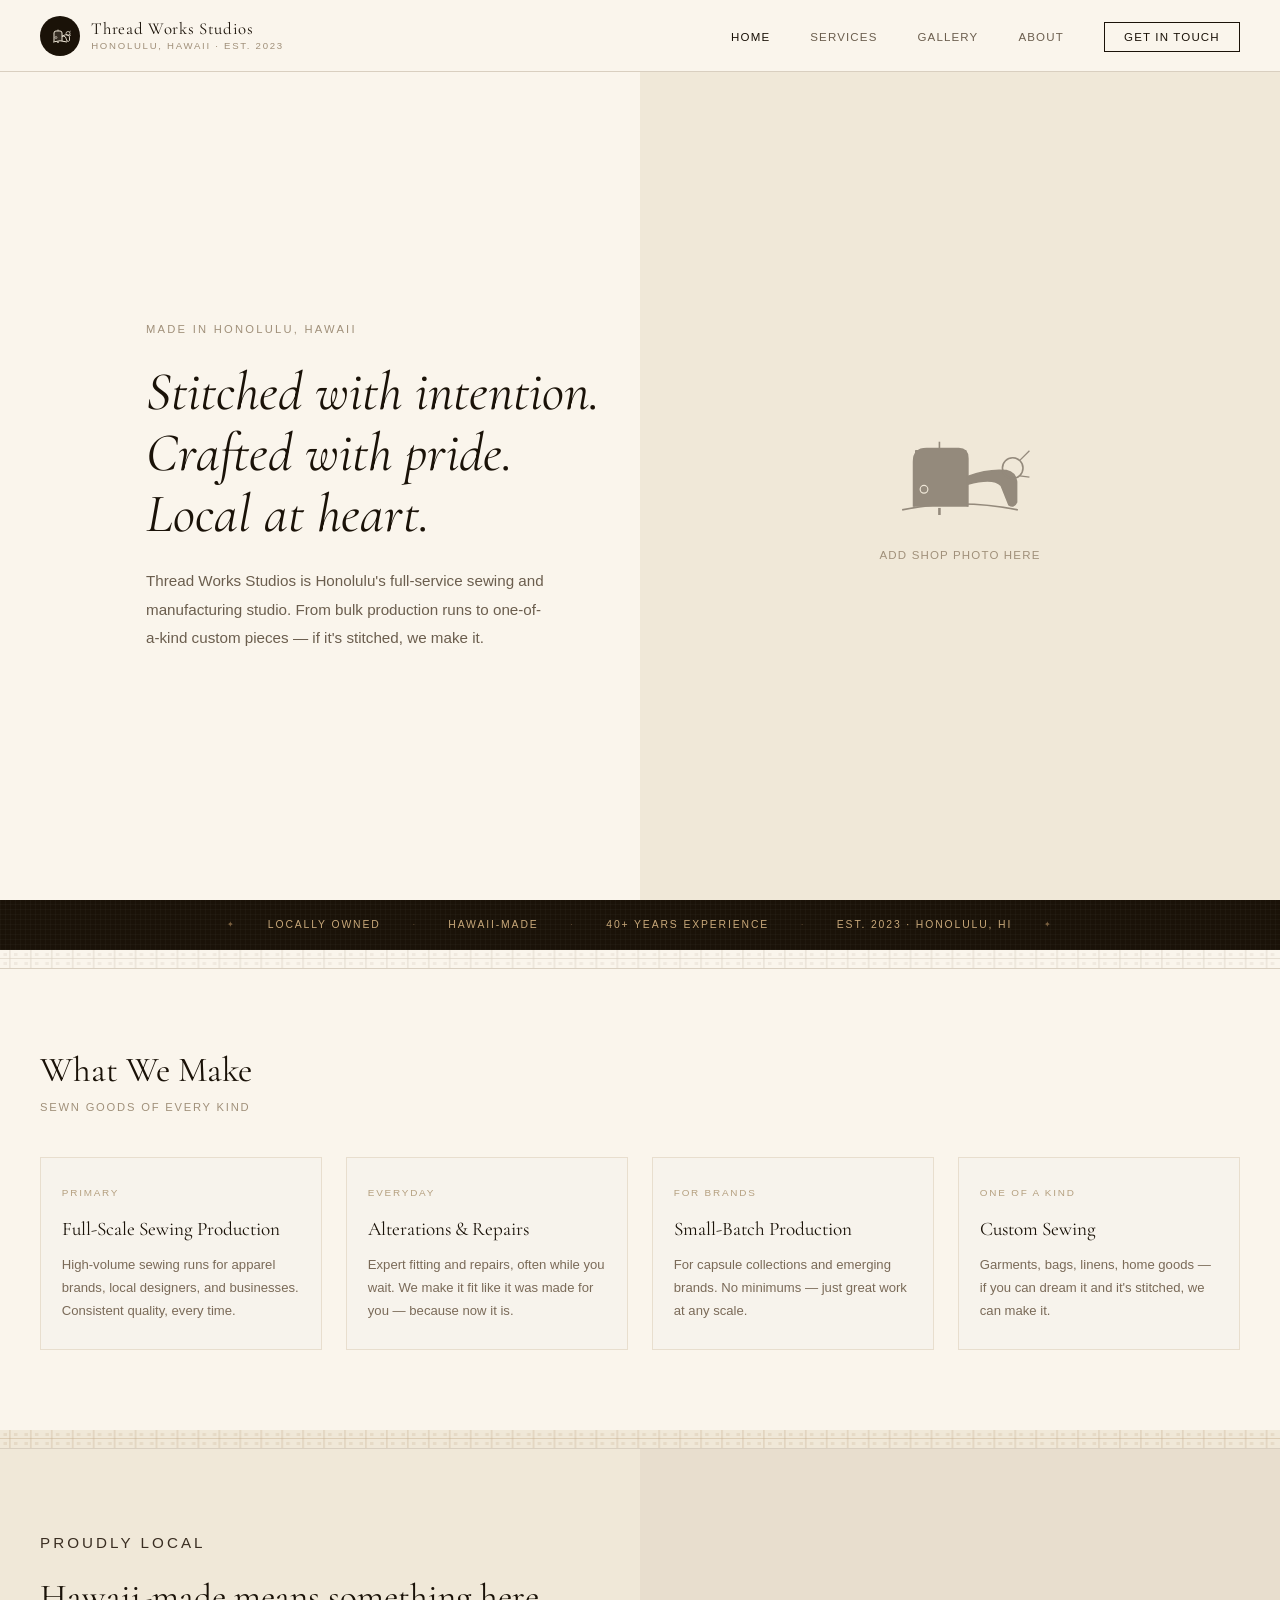
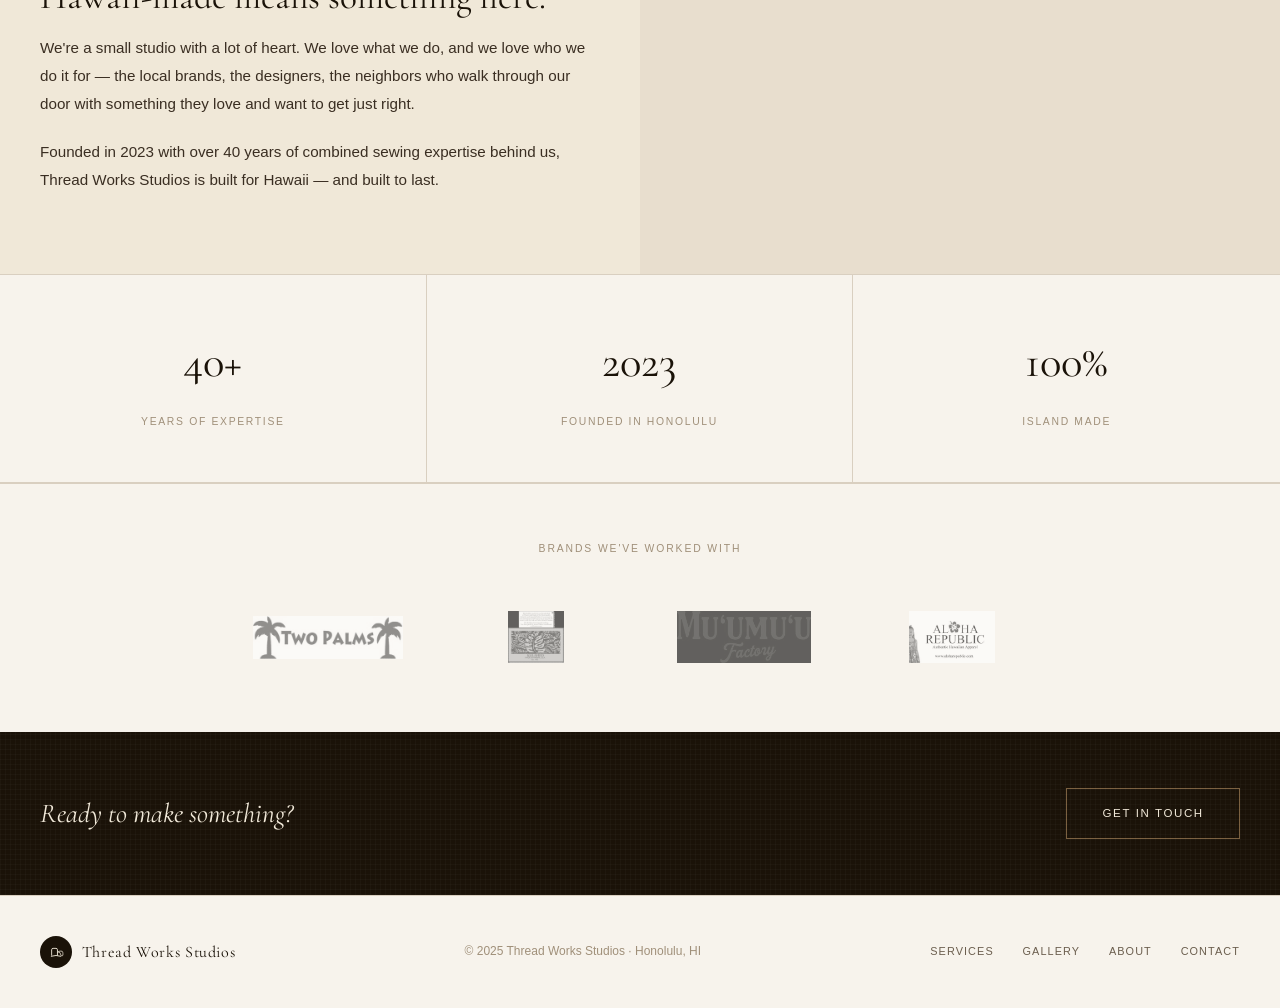
==== index.html @ a7c1d95a "Add files via upload" ====
<!DOCTYPE html>
<html lang="en">
<head>
  <meta charset="UTF-8" />
  <meta name="viewport" content="width=device-width, initial-scale=1.0" />
  <title>Thread Works Studios — Sewing & Manufacturing · Honolulu, HI</title>
  <meta name="description" content="Thread Works Studios is Honolulu's full-service sewing and manufacturing studio. Expert alterations, bulk production, small-batch runs, and custom sewn goods. Est. 2023." />
  <link rel="stylesheet" href="style.css" />
</head>
<body>

  <nav class="nav">
    <a href="index.html" class="nav-logo">
      <div class="nav-logo-icon">
        <svg width="22" height="18" viewBox="0 0 44 36" fill="none">
          <path d="M8 30 Q22 25 36 30" stroke="#f0e8d8" stroke-width="2" fill="none"/>
          <path d="M10 28 L10 12 Q10 8 14 8 L22 8 Q26 8 26 12 L26 28" stroke="#f0e8d8" stroke-width="2" fill="none"/>
          <rect x="11" y="9" width="14" height="18" fill="#f0e8d8" opacity=".12" rx="1"/>
          <circle cx="14" cy="21" r="2" stroke="#f0e8d8" stroke-width="1.2" fill="none"/>
          <path d="M18 8 L18 5" stroke="#f0e8d8" stroke-width="1.5"/>
          <path d="M18 32 L18 29" stroke="#f0e8d8" stroke-width="2.5"/>
          <path d="M26 18 Q34 14 39 16 Q41 18 41 22 L41 27 Q39 30 36 28 L33 20 Q30 17 26 19" stroke="#f0e8d8" stroke-width="1.8" fill="none"/>
          <circle cx="38" cy="13" r="4" stroke="#f0e8d8" stroke-width="1.5" fill="none"/>
          <path d="M41 10 L44 7 M41 16 L44 17" stroke="#f0e8d8" stroke-width="1.2"/>
        </svg>
      </div>
      <span class="nav-logo-text">Thread Works Studios<span class="nav-logo-sub">Honolulu, Hawaii · Est. 2023</span></span>
    </a>
    <ul class="nav-links">
      <li><a href="index.html" class="active">Home</a></li>
      <li><a href="services.html">Services</a></li>
      <li><a href="gallery.html">Gallery</a></li>
      <li><a href="about.html">About</a></li>
      <li><a href="contact.html" class="nav-cta">Get in Touch</a></li>
    </ul>
    <button class="nav-toggle" aria-label="Toggle menu">&#9776;</button>
  </nav>

  <section class="hero">
    <div class="hero-inner">
      <p class="hero-eyebrow">Made in Honolulu, Hawaii</p>
      <h1>Stitched with intention.<br>Crafted with pride.<br>Local at heart.</h1>
      <p class="hero-sub">Thread Works Studios is Honolulu's full-service sewing and manufacturing studio. From bulk production runs to one-of-a-kind custom pieces — if it's stitched, we make it.</p>
    </div>
    <div class="hero-visual">
      <!-- Replace div below with: <img src="your-photo.jpg" alt="Thread Works Studios shop" /> -->
      <div class="hero-img-placeholder">
        <svg viewBox="0 0 280 190" xmlns="http://www.w3.org/2000/svg" style="width:180px;opacity:.5">
          <path d="M50 160 Q140 142 230 160" stroke="#3a2e22" stroke-width="2.5" fill="none"/>
          <path d="M68 155 L68 85 Q68 65 88 65 L138 65 Q152 65 152 80 L152 155" stroke="#3a2e22" stroke-width="3" fill="#3a2e22"/>
          <rect x="70" y="67" width="80" height="87" fill="#3a2e22" rx="1"/>
          <circle cx="84" cy="128" r="6" stroke="#f0e8d8" stroke-width="1.8" fill="none"/>
          <path d="M108 65 L108 54" stroke="#3a2e22" stroke-width="2.5"/>
          <path d="M108 168 L108 157" stroke="#3a2e22" stroke-width="4"/>
          <path d="M152 108 Q185 96 212 99 Q226 102 228 116 L228 148 Q224 157 216 152 L204 122 Q192 109 152 120" stroke="#3a2e22" stroke-width="2.5" fill="#3a2e22"/>
          <ellipse cx="222" cy="95" rx="16" ry="16" stroke="#3a2e22" stroke-width="2.5" fill="none"/>
          <path d="M233 83 L248 68 M233 107 L248 109" stroke="#3a2e22" stroke-width="2"/>
        </svg>
        <span>Add shop photo here</span>
      </div>
    </div>
  </section>

  <div class="local-banner">
    <span class="dot">✦</span>
    <span>Locally owned</span><span class="dot">·</span>
    <span>Hawaii-made</span><span class="dot">·</span>
    <span>40+ years experience</span><span class="dot">·</span>
    <span>Est. 2023 · Honolulu, HI</span>
    <span class="dot">✦</span>
  </div>

  <div class="tapa-divider">
    <svg viewBox="0 0 1100 18" preserveAspectRatio="none" xmlns="http://www.w3.org/2000/svg">
      <rect width="1100" height="18" fill="#faf5ec"/>
      <pattern id="tp1" x="0" y="0" width="18" height="18" patternUnits="userSpaceOnUse">
        <rect x="0" y="8" width="18" height="1" fill="#d9cfc0" opacity=".6"/>
        <rect x="8" y="0" width="1" height="18" fill="#d9cfc0" opacity=".6"/>
        <rect x="3" y="3" width="3" height="3" fill="#d9cfc0" opacity=".3"/>
        <rect x="12" y="12" width="3" height="3" fill="#d9cfc0" opacity=".3"/>
        <rect x="3" y="12" width="3" height="3" fill="#d9cfc0" opacity=".3"/>
        <rect x="12" y="3" width="3" height="3" fill="#d9cfc0" opacity=".3"/>
      </pattern>
      <rect width="1100" height="18" fill="url(#tp1)"/>
    </svg>
  </div>

  <section class="services-home">
    <h2>What We Make</h2>
    <span class="services-home-sub">Sewn goods of every kind</span>
    <div class="services-grid">
      <div class="service-card">
        <span class="service-card-label">Primary</span>
        <h3>Full-Scale Sewing Production</h3>
        <p>High-volume sewing runs for apparel brands, local designers, and businesses. Consistent quality, every time.</p>
      </div>
      <div class="service-card">
        <span class="service-card-label">Everyday</span>
        <h3>Alterations &amp; Repairs</h3>
        <p>Expert fitting and repairs, often while you wait. We make it fit like it was made for you — because now it is.</p>
      </div>
      <div class="service-card">
        <span class="service-card-label">For brands</span>
        <h3>Small-Batch Production</h3>
        <p>For capsule collections and emerging brands. No minimums — just great work at any scale.</p>
      </div>
      <div class="service-card">
        <span class="service-card-label">One of a kind</span>
        <h3>Custom Sewing</h3>
        <p>Garments, bags, linens, home goods — if you can dream it and it's stitched, we can make it.</p>
      </div>
    </div>
  </section>

  <div class="tapa-divider">
    <svg viewBox="0 0 1100 18" preserveAspectRatio="none" xmlns="http://www.w3.org/2000/svg">
      <rect width="1100" height="18" fill="#f0e8d8"/>
      <pattern id="tp2" x="0" y="0" width="18" height="18" patternUnits="userSpaceOnUse">
        <rect x="0" y="8" width="18" height="1" fill="#c8b090" opacity=".5"/>
        <rect x="8" y="0" width="1" height="18" fill="#c8b090" opacity=".5"/>
        <rect x="3" y="3" width="3" height="3" fill="#c8b090" opacity=".25"/>
        <rect x="12" y="12" width="3" height="3" fill="#c8b090" opacity=".25"/>
        <rect x="3" y="12" width="3" height="3" fill="#c8b090" opacity=".25"/>
        <rect x="12" y="3" width="3" height="3" fill="#c8b090" opacity=".25"/>
      </pattern>
      <rect width="1100" height="18" fill="url(#tp2)"/>
    </svg>
  </div>

  <section class="local-section">
    <div class="local-text">
      <p class="hero-eyebrow">Proudly local</p>
      <h2>Hawaii-made means something here.</h2>
      <p>We're a small studio with a lot of heart. We love what we do, and we love who we do it for — the local brands, the designers, the neighbors who walk through our door with something they love and want to get just right.</p>
      <p>Founded in 2023 with over 40 years of combined sewing expertise behind us, Thread Works Studios is built for Hawaii — and built to last.</p>
    </div>
    <div class="local-visual">
      <!-- Replace with a shop or team photo -->
    </div>
  </section>

  <div class="stats">
    <div class="stat"><span class="stat-num">40+</span><span class="stat-label">Years of expertise</span></div>
    <div class="stat"><span class="stat-num">2023</span><span class="stat-label">Founded in Honolulu</span></div>
    <div class="stat"><span class="stat-num">100%</span><span class="stat-label">Island made</span></div>
  </div>

  <section class="brands-section">
    <span class="brands-label">Brands we've worked with</span>
    <div class="brands-grid">
      <div class="brand-item"><img src="logo-two-palms.png" alt="Two Palms" /></div>
      <div class="brand-item"><img src="logo-kalaheo.png" alt="Kalaheo" /></div>
      <div class="brand-item"><img src="logo-muumuu-factory.png" alt="Mu'umu'u Factory" /></div>
      <div class="brand-item"><img src="logo-aloha-republic.png" alt="Aloha Republic" /></div>
    </div>
  </section>

  <section class="strip-cta">
    <p>Ready to make something?</p>
    <a href="contact.html" class="btn-light">Get in Touch</a>
  </section>

  <footer class="footer">
    <div class="footer-inner">
      <div class="footer-logo">
        <div class="footer-logo-icon">
          <svg width="16" height="14" viewBox="0 0 44 36" fill="none">
            <path d="M8 30 Q22 25 36 30" stroke="#f0e8d8" stroke-width="2.5" fill="none"/>
            <path d="M10 28 L10 12 Q10 8 14 8 L22 8 Q26 8 26 12 L26 28" stroke="#f0e8d8" stroke-width="2.5" fill="none"/>
            <path d="M26 18 Q34 14 39 16 Q41 18 41 22 L41 27 Q39 30 36 28 L33 20 Q30 17 26 19" stroke="#f0e8d8" stroke-width="2" fill="none"/>
          </svg>
        </div>
        <span class="footer-logo-text">Thread Works Studios</span>
      </div>
      <p>© 2025 Thread Works Studios · Honolulu, HI</p>
      <nav class="footer-links">
        <a href="services.html">Services</a>
        <a href="gallery.html">Gallery</a>
        <a href="about.html">About</a>
        <a href="contact.html">Contact</a>
      </nav>
    </div>
  </footer>

  <script src="nav.js"></script>
</body>
</html>
---- style.css ----
@import url('https://fonts.googleapis.com/css2?family=Cormorant+Garamond:ital,wght@0,400;0,500;1,400;1,500&display=swap');

*, *::before, *::after { box-sizing: border-box; margin: 0; padding: 0; }

:root {
  --black:      #1a1208;
  --off-black:  #2c1f10;
  --dark-brown: #3a2e22;
  --mid-brown:  #6b5e4e;
  --warm-gray:  #a0907a;
  --light-tan:  #d9cfc0;
  --pale-tan:   #e8dece;
  --off-white:  #f0e8d8;
  --cream:      #f7f3ec;
  --white:      #faf5ec;
  --serif: 'Cormorant Garamond', Georgia, serif;
  --sans:  'Helvetica Neue', Arial, sans-serif;
  --max-w: 1100px;
  --nav-h: 72px;
}

html { scroll-behavior: smooth; }
body { font-family: var(--sans); color: var(--black); background: var(--white); font-size: 16px; line-height: 1.75; -webkit-font-smoothing: antialiased; }
img { display: block; max-width: 100%; }
a   { color: inherit; text-decoration: none; }
ul  { list-style: none; }
.container { max-width: var(--max-w); margin: 0 auto; padding: 0 2.5rem; }

h1 { font-family: var(--serif); font-size: clamp(2.2rem, 5vw, 3.4rem); font-weight: 400; font-style: italic; line-height: 1.12; color: var(--black); }
h2 { font-family: var(--serif); font-size: clamp(1.5rem, 3vw, 2.2rem); font-weight: 400; line-height: 1.2; color: var(--black); }
h3 { font-family: var(--serif); font-size: 1.2rem; font-weight: 400; color: var(--black); margin-bottom: 0.4rem; }
p  { color: var(--mid-brown); }

.btn-primary   { display:inline-block; background:var(--black); color:var(--cream)!important; font-family:var(--sans); font-size:.72rem; letter-spacing:.14em; text-transform:uppercase; padding:.9rem 2.2rem; border:1px solid var(--black); transition:background .2s; }
.btn-primary:hover { background:var(--dark-brown); }
.btn-secondary { display:inline-block; background:transparent; color:var(--black)!important; font-family:var(--sans); font-size:.72rem; letter-spacing:.14em; text-transform:uppercase; padding:.9rem 2.2rem; border:1px solid var(--light-tan); transition:background .2s; }
.btn-secondary:hover { background:var(--off-white); }
.btn-light     { display:inline-block; background:transparent; color:var(--off-white)!important; font-family:var(--sans); font-size:.72rem; letter-spacing:.14em; text-transform:uppercase; padding:.9rem 2.2rem; border:1px solid #7a6040; transition:background .2s; }
.btn-light:hover { background:rgba(255,255,255,.08); }

.tapa-divider { width:100%; height:18px; overflow:hidden; line-height:0; }
.tapa-divider svg { width:100%; height:18px; }

.nav { position:sticky; top:0; z-index:100; background:var(--white); border-bottom:1px solid var(--light-tan); height:var(--nav-h); display:flex; align-items:center; justify-content:space-between; padding:0 2.5rem; }
.nav-logo { display:flex; align-items:center; gap:.7rem; }
.nav-logo-icon { width:40px; height:40px; background:var(--black); border-radius:50%; display:flex; align-items:center; justify-content:center; flex-shrink:0; }
.nav-logo-text { font-family:var(--serif); font-size:1.05rem; letter-spacing:.04em; color:var(--black); line-height:1.2; }
.nav-logo-sub { display:block; font-family:var(--sans); font-size:.6rem; letter-spacing:.18em; text-transform:uppercase; color:var(--warm-gray); margin-top:1px; }
.nav-links { display:flex; align-items:center; gap:2.5rem; }
.nav-links a { font-family:var(--sans); font-size:.72rem; letter-spacing:.1em; text-transform:uppercase; color:var(--mid-brown); transition:color .2s; }
.nav-links a:hover, .nav-links a.active { color:var(--black); }
.nav-cta { border:1px solid var(--black)!important; padding:.5rem 1.2rem!important; color:var(--black)!important; }
.nav-cta:hover { background:var(--off-white)!important; }
.nav-toggle { display:none; background:none; border:none; font-size:1.4rem; cursor:pointer; color:var(--black); }

.hero { display:grid; grid-template-columns:1fr 1fr; min-height:calc(100vh - var(--nav-h)); align-items:stretch; }
.hero-inner { padding:5rem 2.5rem; max-width:560px; margin-left:auto; display:flex; flex-direction:column; justify-content:center; }
.hero-eyebrow { font-family:var(--sans); font-size:.7rem; letter-spacing:.2em; text-transform:uppercase; color:var(--warm-gray); margin-bottom:1.4rem; }
.hero-inner h1 { margin-bottom:1.4rem; }
.hero-sub { font-family:var(--sans); font-size:.95rem; line-height:1.85; color:var(--mid-brown); max-width:400px; }
.hero-visual { background:var(--off-white); display:flex; align-items:center; justify-content:center; flex-direction:column; gap:1rem; overflow:hidden; }
.hero-visual img { width:100%; height:100%; object-fit:cover; }
.hero-img-placeholder { width:100%; height:100%; min-height:480px; display:flex; flex-direction:column; align-items:center; justify-content:center; gap:1rem; background:var(--off-white); color:var(--warm-gray); font-family:var(--sans); font-size:.72rem; letter-spacing:.1em; text-transform:uppercase; }

.local-banner { background:var(--black); padding:1rem 2.5rem; display:flex; align-items:center; justify-content:center; gap:2rem; position:relative; overflow:hidden; }
.local-banner::before { content:''; position:absolute; inset:0; background-image:repeating-linear-gradient(0deg,rgba(255,255,255,.025) 0px,rgba(255,255,255,.025) 1px,transparent 1px,transparent 5px),repeating-linear-gradient(90deg,rgba(255,255,255,.025) 0px,rgba(255,255,255,.025) 1px,transparent 1px,transparent 5px); }
.local-banner span { font-family:var(--sans); font-size:.65rem; letter-spacing:.18em; text-transform:uppercase; color:#c8a87a; position:relative; }
.local-banner .dot { color:#7a6040; font-size:8px; position:relative; }

.services-home { padding:5rem 2.5rem; background:var(--white); border-top:1px solid var(--light-tan); }
.services-home h2 { margin-bottom:.4rem; }
.services-home-sub { font-family:var(--sans); font-size:.7rem; letter-spacing:.16em; text-transform:uppercase; color:var(--warm-gray); margin-bottom:2.5rem; display:block; }
.services-grid { display:grid; grid-template-columns:repeat(4,1fr); gap:1.5rem; }
.service-card { border:1px solid var(--pale-tan); padding:1.6rem 1.3rem; background:var(--cream); }
.service-card-label { font-family:var(--sans); font-size:.62rem; letter-spacing:.18em; text-transform:uppercase; color:#b5a080; display:block; margin-bottom:.7rem; }
.service-card h3 { margin-bottom:.5rem; }
.service-card p { font-family:var(--sans); font-size:.82rem; line-height:1.75; color:#7a6a58; }

.local-section { display:grid; grid-template-columns:1fr 1fr; background:var(--off-white); border-top:1px solid var(--light-tan); }
.local-text { padding:5rem 2.5rem; display:flex; flex-direction:column; justify-content:center; }
.local-text h2 { margin-bottom:1rem; }
.local-text p { font-family:var(--sans); font-size:.95rem; line-height:1.85; color:var(--dark-brown); margin-bottom:1.2rem; }
.local-text p:last-child { margin-bottom:0; }
.local-visual { background:var(--pale-tan); display:flex; align-items:center; justify-content:center; padding:3rem; min-height:320px; }

.stats { display:grid; grid-template-columns:repeat(3,1fr); border-top:1px solid var(--light-tan); border-bottom:1px solid var(--light-tan); background:var(--cream); }
.stat { padding:3rem; text-align:center; border-right:1px solid var(--light-tan); }
.stat:last-child { border-right:none; }
.stat-num { font-family:var(--serif); font-size:2.8rem; font-weight:400; color:var(--black); display:block; margin-bottom:.3rem; }
.stat-label { font-family:var(--sans); font-size:.65rem; letter-spacing:.16em; text-transform:uppercase; color:var(--warm-gray); }

.brands-section { padding:3.5rem 2.5rem; border-top:1px solid var(--light-tan); background:var(--cream); }
.brands-label { font-family:var(--sans); font-size:.65rem; letter-spacing:.18em; text-transform:uppercase; color:var(--warm-gray); text-align:center; display:block; margin-bottom:2.5rem; }
.brands-grid { display:grid; grid-template-columns:repeat(4,1fr); align-items:center; gap:2rem; max-width:800px; margin:0 auto; }
.brand-item { display:flex; align-items:center; justify-content:center; padding:.8rem; filter:grayscale(100%); opacity:.6; transition:opacity .3s, filter .3s; }
.brand-item:hover { opacity:1; filter:grayscale(0%); }
.brand-item img { max-height:52px; max-width:100%; width:auto; object-fit:contain; }

.strip-cta { background:var(--black); padding:3.5rem 2.5rem; display:flex; align-items:center; justify-content:space-between; position:relative; overflow:hidden; }
.strip-cta::before { content:''; position:absolute; inset:0; background-image:repeating-linear-gradient(0deg,rgba(255,255,255,.025) 0px,rgba(255,255,255,.025) 1px,transparent 1px,transparent 5px),repeating-linear-gradient(90deg,rgba(255,255,255,.025) 0px,rgba(255,255,255,.025) 1px,transparent 1px,transparent 5px); }
.strip-cta p { font-family:var(--serif); font-size:1.7rem; font-style:italic; color:var(--off-white); position:relative; }

.page-header { padding:5rem 2.5rem 3.5rem; border-bottom:1px solid var(--light-tan); background:var(--cream); }
.page-header h1 { margin-bottom:.5rem; }
.page-header p { font-family:var(--sans); font-size:.95rem; color:var(--mid-brown); max-width:480px; }

.services-list { padding:4rem 2.5rem; }
.service-row { display:grid; grid-template-columns:1fr 1fr; gap:5rem; align-items:center; padding:4rem 0; border-bottom:1px solid var(--pale-tan); }
.service-row:last-child { border-bottom:none; }
.service-row.reverse .service-text { order:2; }
.service-row.reverse .service-img  { order:1; }
.service-num { font-family:var(--sans); font-size:.62rem; letter-spacing:.2em; text-transform:uppercase; color:var(--warm-gray); display:block; margin-bottom:.8rem; }
.service-text h2 { margin-bottom:1rem; }
.service-text .desc { font-family:var(--sans); font-size:.88rem; line-height:1.85; color:var(--mid-brown); margin-bottom:1.4rem; }
.service-text ul li { font-family:var(--sans); font-size:.82rem; color:var(--mid-brown); padding:.4rem 0 .4rem 1.2rem; border-bottom:1px solid var(--pale-tan); position:relative; }
.service-text ul li:last-child { border-bottom:none; }
.service-text ul li::before { content:'—'; position:absolute; left:0; color:var(--light-tan); }
.service-img { background:var(--off-white); aspect-ratio:4/3; overflow:hidden; }
.service-img img { width:100%; height:100%; object-fit:cover; }
.service-img-placeholder { width:100%; height:100%; display:flex; align-items:center; justify-content:center; font-family:var(--sans); font-size:.65rem; letter-spacing:.12em; text-transform:uppercase; color:#c8b090; background:var(--off-white); aspect-ratio:4/3; }

.gallery-section { padding:3.5rem 2.5rem 5rem; }
.gallery-grid { display:grid; grid-template-columns:repeat(3,1fr); gap:1.2rem; }
.gallery-item { background:var(--off-white); aspect-ratio:3/4; overflow:hidden; }
.gallery-item img { width:100%; height:100%; object-fit:cover; transition:transform .5s ease; }
.gallery-item:hover img { transform:scale(1.03); }
.gallery-placeholder { width:100%; height:100%; display:flex; align-items:center; justify-content:center; font-family:var(--sans); font-size:.65rem; letter-spacing:.12em; text-transform:uppercase; color:#c8b090; background:var(--off-white); aspect-ratio:3/4; }
.gallery-caption { font-family:var(--sans); font-size:.78rem; color:var(--mid-brown); padding:.6rem 0 1rem; }

.about-section { padding:4rem 2.5rem 5rem; }
.about-grid { display:grid; grid-template-columns:1fr 1fr; gap:5rem; align-items:start; }
.about-text h2 { margin-bottom:1.2rem; }
.about-text p { font-family:var(--sans); font-size:.88rem; line-height:1.9; color:var(--mid-brown); margin-bottom:1.1rem; }
.values-list { margin-top:2.5rem; }
.value-item { padding:.9rem 0; border-bottom:1px solid var(--pale-tan); }
.value-item:first-child { border-top:1px solid var(--pale-tan); }
.value-item h4 { font-family:var(--serif); font-size:1.05rem; font-weight:400; color:var(--black); margin-bottom:.2rem; }
.value-item p { font-family:var(--sans); font-size:.8rem; color:var(--warm-gray); margin:0; }
.studio-photo { background:var(--off-white); aspect-ratio:16/9; display:flex; align-items:center; justify-content:center; font-family:var(--sans); font-size:.65rem; letter-spacing:.12em; text-transform:uppercase; color:#c8b090; margin-bottom:1.5rem; overflow:hidden; }
.studio-photo img { width:100%; height:100%; object-fit:cover; }
.info-card { border:1px solid var(--light-tan); background:var(--cream); padding:1.6rem; }
.info-card-title { font-family:var(--serif); font-size:1.1rem; color:var(--black); display:block; margin-bottom:.8rem; }
.info-card p { font-family:var(--sans); font-size:.85rem; color:var(--mid-brown); line-height:1.8; margin-bottom:.4rem; }
.info-card .muted { font-size:.78rem; color:var(--warm-gray); margin-top:.3rem; }
.parking-note { background:var(--pale-tan); border-left:2px solid var(--light-tan); padding:.9rem 1rem; margin-top:.8rem; }
.parking-note p { font-family:var(--sans); font-size:.8rem; color:var(--dark-brown); line-height:1.7; margin:0; }
.map-embed { width:100%; height:200px; border:0; margin-top:1.2rem; filter:grayscale(20%) sepia(10%); }

.contact-section { padding:4rem 2.5rem 5rem; }
.contact-grid { display:grid; grid-template-columns:1fr 1.3fr; gap:5rem; align-items:start; }
.contact-info h2 { margin-bottom:1rem; font-style:italic; }
.contact-info .desc { font-family:var(--sans); font-size:.88rem; line-height:1.85; color:var(--mid-brown); margin-bottom:2rem; }
.contact-detail { padding:.9rem 0; border-bottom:1px solid var(--pale-tan); }
.contact-detail-label { font-family:var(--sans); font-size:.62rem; letter-spacing:.16em; text-transform:uppercase; color:var(--warm-gray); margin-bottom:.25rem; }
.contact-detail p { font-family:var(--sans); font-size:.88rem; color:var(--dark-brown); margin:0; line-height:1.7; }
.contact-form { display:flex; flex-direction:column; gap:1.3rem; }
.form-row { display:grid; grid-template-columns:1fr 1fr; gap:1.3rem; }
.form-group { display:flex; flex-direction:column; gap:.35rem; }
.form-group label { font-family:var(--sans); font-size:.62rem; letter-spacing:.14em; text-transform:uppercase; color:var(--warm-gray); }
.form-group input, .form-group select, .form-group textarea { border:1px solid var(--light-tan); padding:.8rem 1rem; font-family:var(--sans); font-size:.88rem; color:var(--black); background:var(--white); outline:none; border-radius:0; -webkit-appearance:none; transition:border-color .2s; }
.form-group input:focus, .form-group select:focus, .form-group textarea:focus { border-color:var(--black); }
.form-group textarea { resize:vertical; min-height:130px; }

.footer { padding:2.5rem; border-top:1px solid var(--light-tan); background:var(--cream); }
.footer-inner { display:flex; align-items:center; justify-content:space-between; flex-wrap:wrap; gap:1rem; }
.footer-logo { display:flex; align-items:center; gap:.6rem; }
.footer-logo-icon { width:32px; height:32px; background:var(--black); border-radius:50%; display:flex; align-items:center; justify-content:center; flex-shrink:0; }
.footer-logo-text { font-family:var(--serif); font-size:1rem; letter-spacing:.04em; color:var(--black); }
.footer p { font-family:var(--sans); font-size:.75rem; color:var(--warm-gray); }
.footer-links { display:flex; gap:1.8rem; }
.footer-links a { font-family:var(--sans); font-size:.68rem; letter-spacing:.1em; text-transform:uppercase; color:var(--mid-brown); transition:color .2s; }
.footer-links a:hover { color:var(--black); }

@media (max-width:860px) {
  .nav-toggle { display:block; }
  .nav-links { display:none; position:absolute; top:var(--nav-h); left:0; right:0; background:var(--white); border-bottom:1px solid var(--light-tan); flex-direction:column; padding:1.5rem 2.5rem; gap:1.4rem; align-items:flex-start; z-index:99; }
  .nav-links.open { display:flex; }
  .hero { grid-template-columns:1fr; min-height:auto; }
  .hero-visual { min-height:300px; }
  .hero-inner { padding:3.5rem 1.5rem; margin:0; max-width:100%; }
  .services-grid { grid-template-columns:1fr 1fr; }
  .local-section { grid-template-columns:1fr; }
  .stats { grid-template-columns:1fr; }
  .stat { border-right:none; border-bottom:1px solid var(--light-tan); }
  .stat:last-child { border-bottom:none; }
  .brands-grid { grid-template-columns:repeat(2,1fr); }
  .service-row, .service-row.reverse { grid-template-columns:1fr; gap:2rem; }
  .service-row.reverse .service-text { order:1; }
  .service-row.reverse .service-img  { order:2; }
  .gallery-grid { grid-template-columns:1fr 1fr; }
  .about-grid, .contact-grid { grid-template-columns:1fr; gap:3rem; }
  .form-row { grid-template-columns:1fr; }
  .strip-cta { flex-direction:column; text-align:center; gap:1.5rem; }
  .footer-inner { flex-direction:column; align-items:flex-start; gap:1.2rem; }
}
@media (max-width:520px) {
  .services-grid, .gallery-grid { grid-template-columns:1fr; }
}
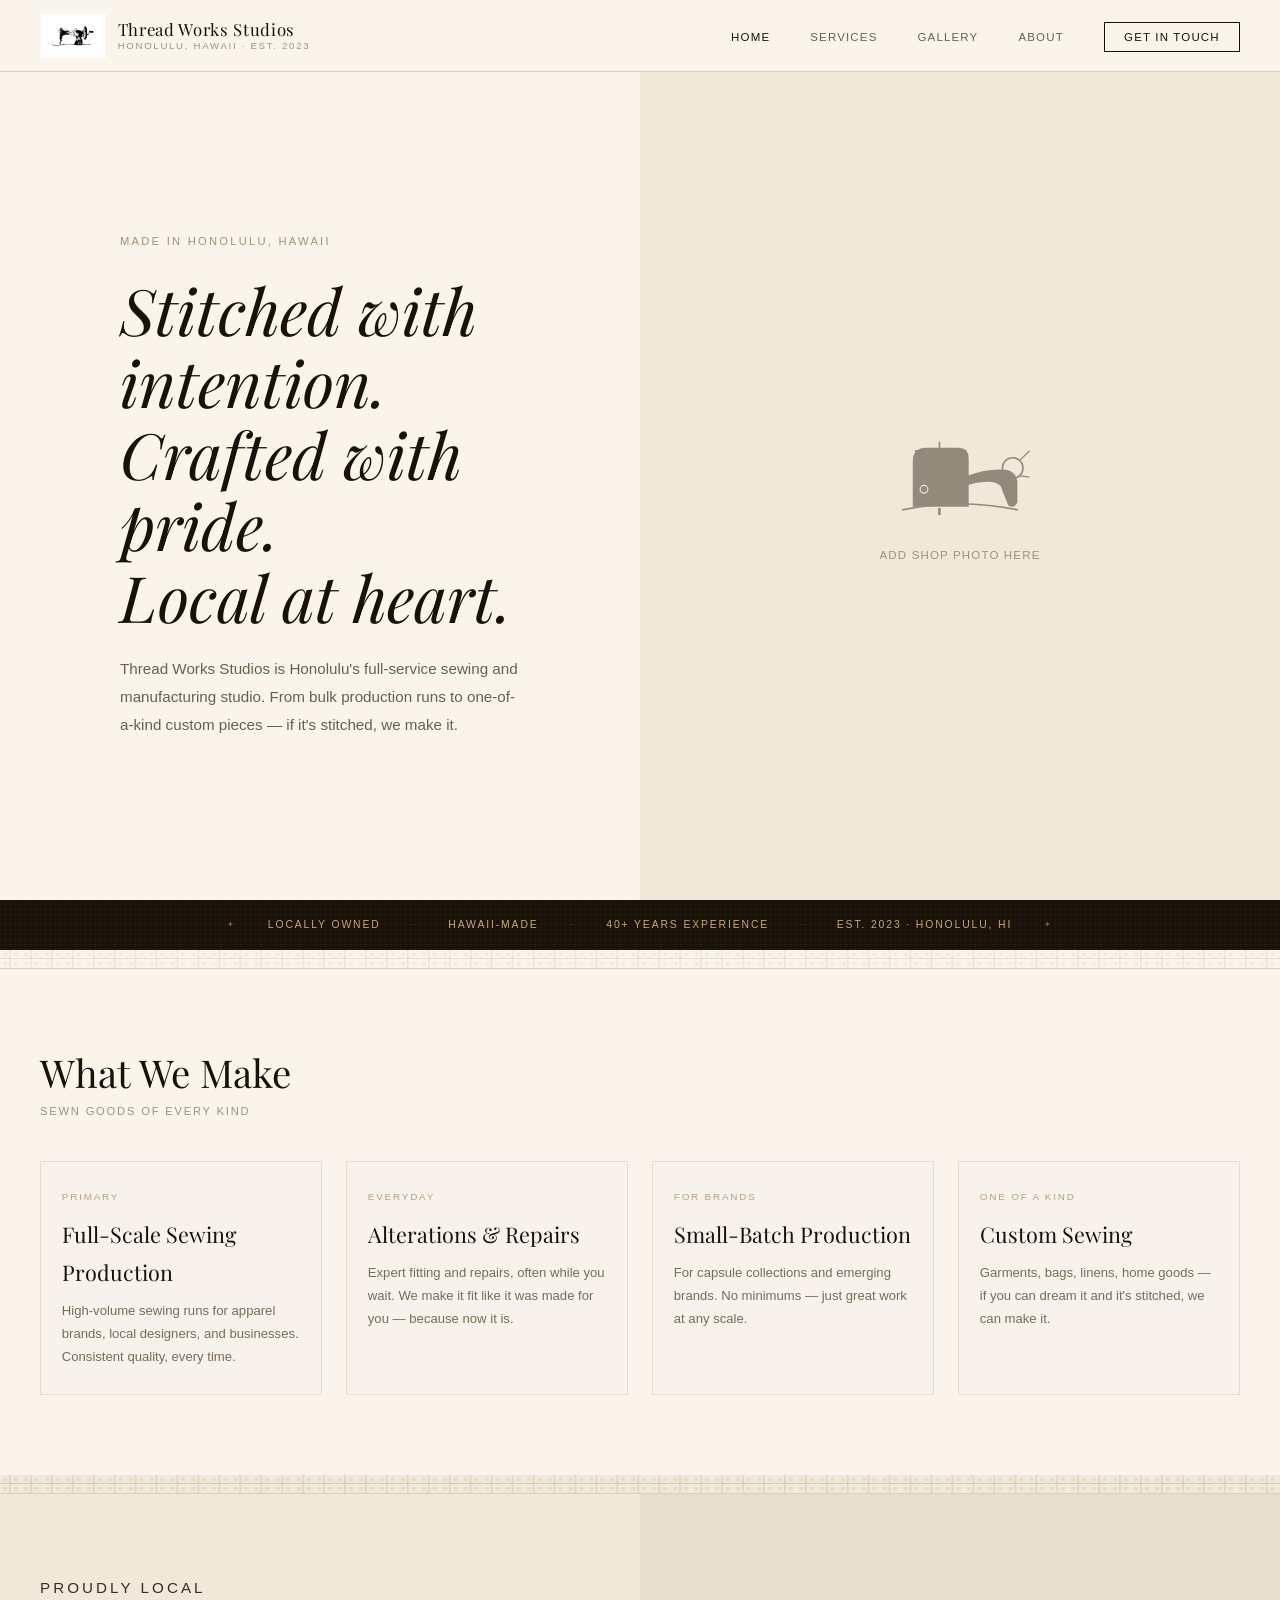
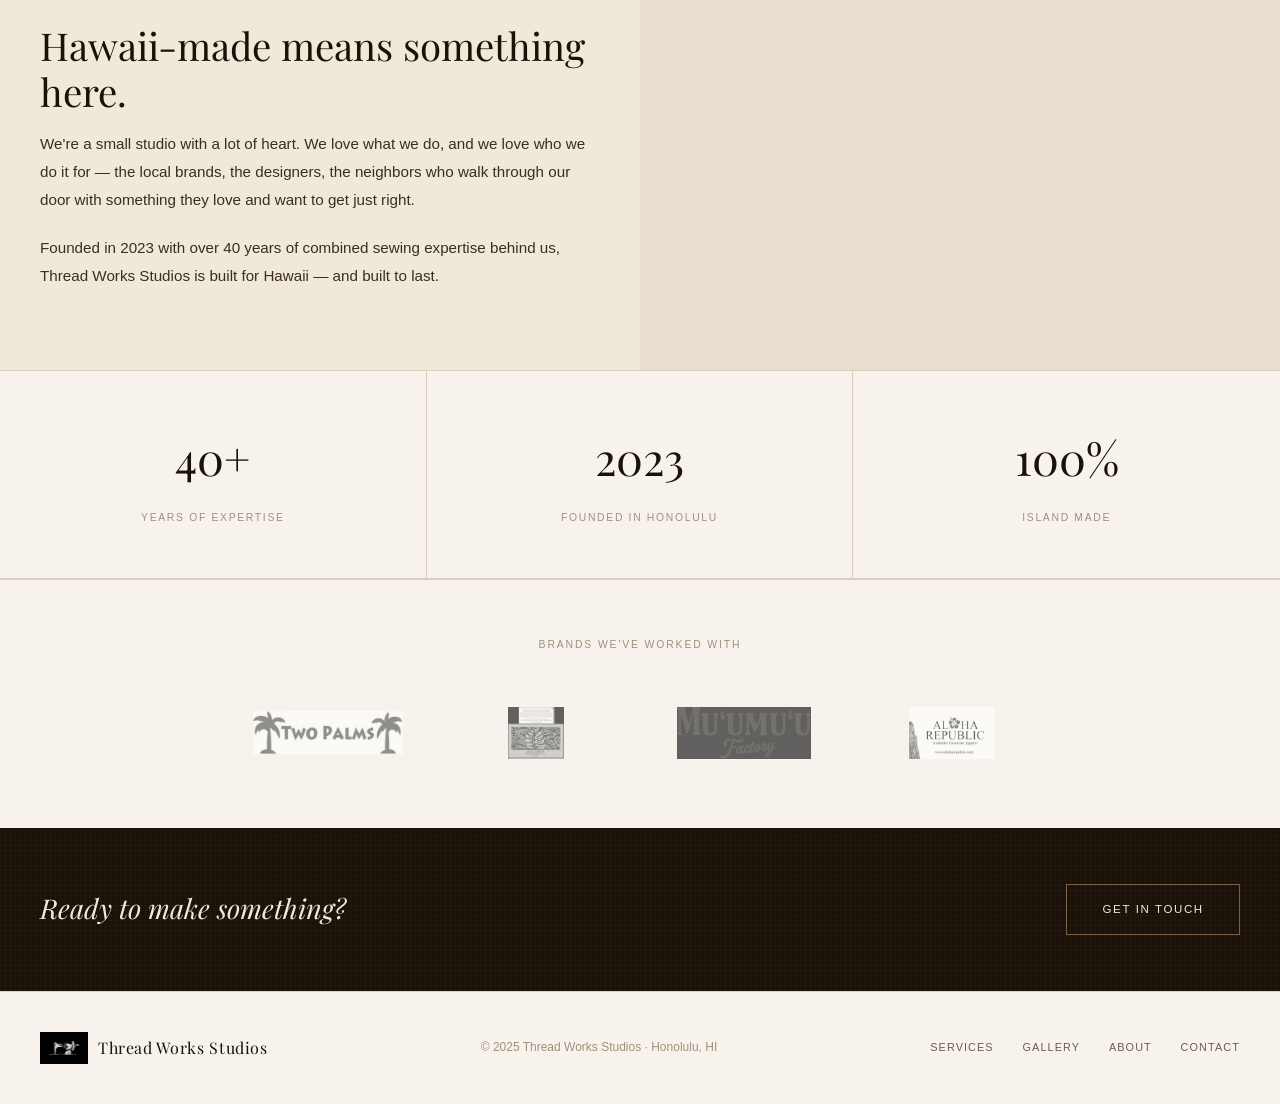
==== commit 3c84c226: "Add files via upload" ====
--- a/index.html
+++ b/index.html
@@ -11,19 +11,7 @@
 
   <nav class="nav">
     <a href="index.html" class="nav-logo">
-      <div class="nav-logo-icon">
-        <svg width="22" height="18" viewBox="0 0 44 36" fill="none">
-          <path d="M8 30 Q22 25 36 30" stroke="#f0e8d8" stroke-width="2" fill="none"/>
-          <path d="M10 28 L10 12 Q10 8 14 8 L22 8 Q26 8 26 12 L26 28" stroke="#f0e8d8" stroke-width="2" fill="none"/>
-          <rect x="11" y="9" width="14" height="18" fill="#f0e8d8" opacity=".12" rx="1"/>
-          <circle cx="14" cy="21" r="2" stroke="#f0e8d8" stroke-width="1.2" fill="none"/>
-          <path d="M18 8 L18 5" stroke="#f0e8d8" stroke-width="1.5"/>
-          <path d="M18 32 L18 29" stroke="#f0e8d8" stroke-width="2.5"/>
-          <path d="M26 18 Q34 14 39 16 Q41 18 41 22 L41 27 Q39 30 36 28 L33 20 Q30 17 26 19" stroke="#f0e8d8" stroke-width="1.8" fill="none"/>
-          <circle cx="38" cy="13" r="4" stroke="#f0e8d8" stroke-width="1.5" fill="none"/>
-          <path d="M41 10 L44 7 M41 16 L44 17" stroke="#f0e8d8" stroke-width="1.2"/>
-        </svg>
-      </div>
+      <img src="logo-symbol.png" alt="Thread Works Studios" style="height:44px;width:auto;" />
       <span class="nav-logo-text">Thread Works Studios<span class="nav-logo-sub">Honolulu, Hawaii · Est. 2023</span></span>
     </a>
     <ul class="nav-links">
@@ -150,8 +138,8 @@
     <div class="brands-grid">
       <div class="brand-item"><img src="logo-two-palms.png" alt="Two Palms" /></div>
       <div class="brand-item"><img src="logo-kalaheo.png" alt="Kalaheo" /></div>
-      <div class="brand-item"><img src="logo-muumuu-factory.png" alt="Mu'umu'u Factory" /></div>
-      <div class="brand-item"><img src="logo-aloha-republic.png" alt="Aloha Republic" /></div>
+      <div class="brand-item"><img src="logo-muumuu.png" alt="Mu'umu'u Factory" /></div>
+      <div class="brand-item"><img src="logo-aloha.png" alt="Aloha Republic" /></div>
     </div>
   </section>
 
@@ -163,13 +151,7 @@
   <footer class="footer">
     <div class="footer-inner">
       <div class="footer-logo">
-        <div class="footer-logo-icon">
-          <svg width="16" height="14" viewBox="0 0 44 36" fill="none">
-            <path d="M8 30 Q22 25 36 30" stroke="#f0e8d8" stroke-width="2.5" fill="none"/>
-            <path d="M10 28 L10 12 Q10 8 14 8 L22 8 Q26 8 26 12 L26 28" stroke="#f0e8d8" stroke-width="2.5" fill="none"/>
-            <path d="M26 18 Q34 14 39 16 Q41 18 41 22 L41 27 Q39 30 36 28 L33 20 Q30 17 26 19" stroke="#f0e8d8" stroke-width="2" fill="none"/>
-          </svg>
-        </div>
+        <img src="logo-symbol.png" alt="Thread Works Studios" style="height:32px;width:auto;filter:invert(1) brightness(0.85);" />
         <span class="footer-logo-text">Thread Works Studios</span>
       </div>
       <p>© 2025 Thread Works Studios · Honolulu, HI</p>
--- a/style.css
+++ b/style.css
@@ -1,4 +1,4 @@
-@import url('https://fonts.googleapis.com/css2?family=Cormorant+Garamond:ital,wght@0,400;0,500;1,400;1,500&display=swap');
+@import url('https://fonts.googleapis.com/css2?family=Playfair+Display:ital,wght@0,400;0,500;0,700;1,400;1,500&display=swap');
 
 *, *::before, *::after { box-sizing: border-box; margin: 0; padding: 0; }
 
@@ -13,7 +13,7 @@
   --off-white:  #f0e8d8;
   --cream:      #f7f3ec;
   --white:      #faf5ec;
-  --serif: 'Cormorant Garamond', Georgia, serif;
+  --serif: 'Playfair Display', Georgia, serif;
   --sans:  'Helvetica Neue', Arial, sans-serif;
   --max-w: 1100px;
   --nav-h: 72px;
@@ -26,9 +26,9 @@
 ul  { list-style: none; }
 .container { max-width: var(--max-w); margin: 0 auto; padding: 0 2.5rem; }
 
-h1 { font-family: var(--serif); font-size: clamp(2.2rem, 5vw, 3.4rem); font-weight: 400; font-style: italic; line-height: 1.12; color: var(--black); }
-h2 { font-family: var(--serif); font-size: clamp(1.5rem, 3vw, 2.2rem); font-weight: 400; line-height: 1.2; color: var(--black); }
-h3 { font-family: var(--serif); font-size: 1.2rem; font-weight: 400; color: var(--black); margin-bottom: 0.4rem; }
+h1 { font-family: var(--serif); font-size: clamp(2.6rem, 5vw, 4rem); font-weight: 400; font-style: italic; line-height: 1.12; color: var(--black); }
+h2 { font-family: var(--serif); font-size: clamp(1.8rem, 3vw, 2.6rem); font-weight: 400; line-height: 1.2; color: var(--black); }
+h3 { font-family: var(--serif); font-size: 1.35rem; font-weight: 400; color: var(--black); margin-bottom: 0.4rem; }
 p  { color: var(--mid-brown); }
 
 .btn-primary   { display:inline-block; background:var(--black); color:var(--cream)!important; font-family:var(--sans); font-size:.72rem; letter-spacing:.14em; text-transform:uppercase; padding:.9rem 2.2rem; border:1px solid var(--black); transition:background .2s; }
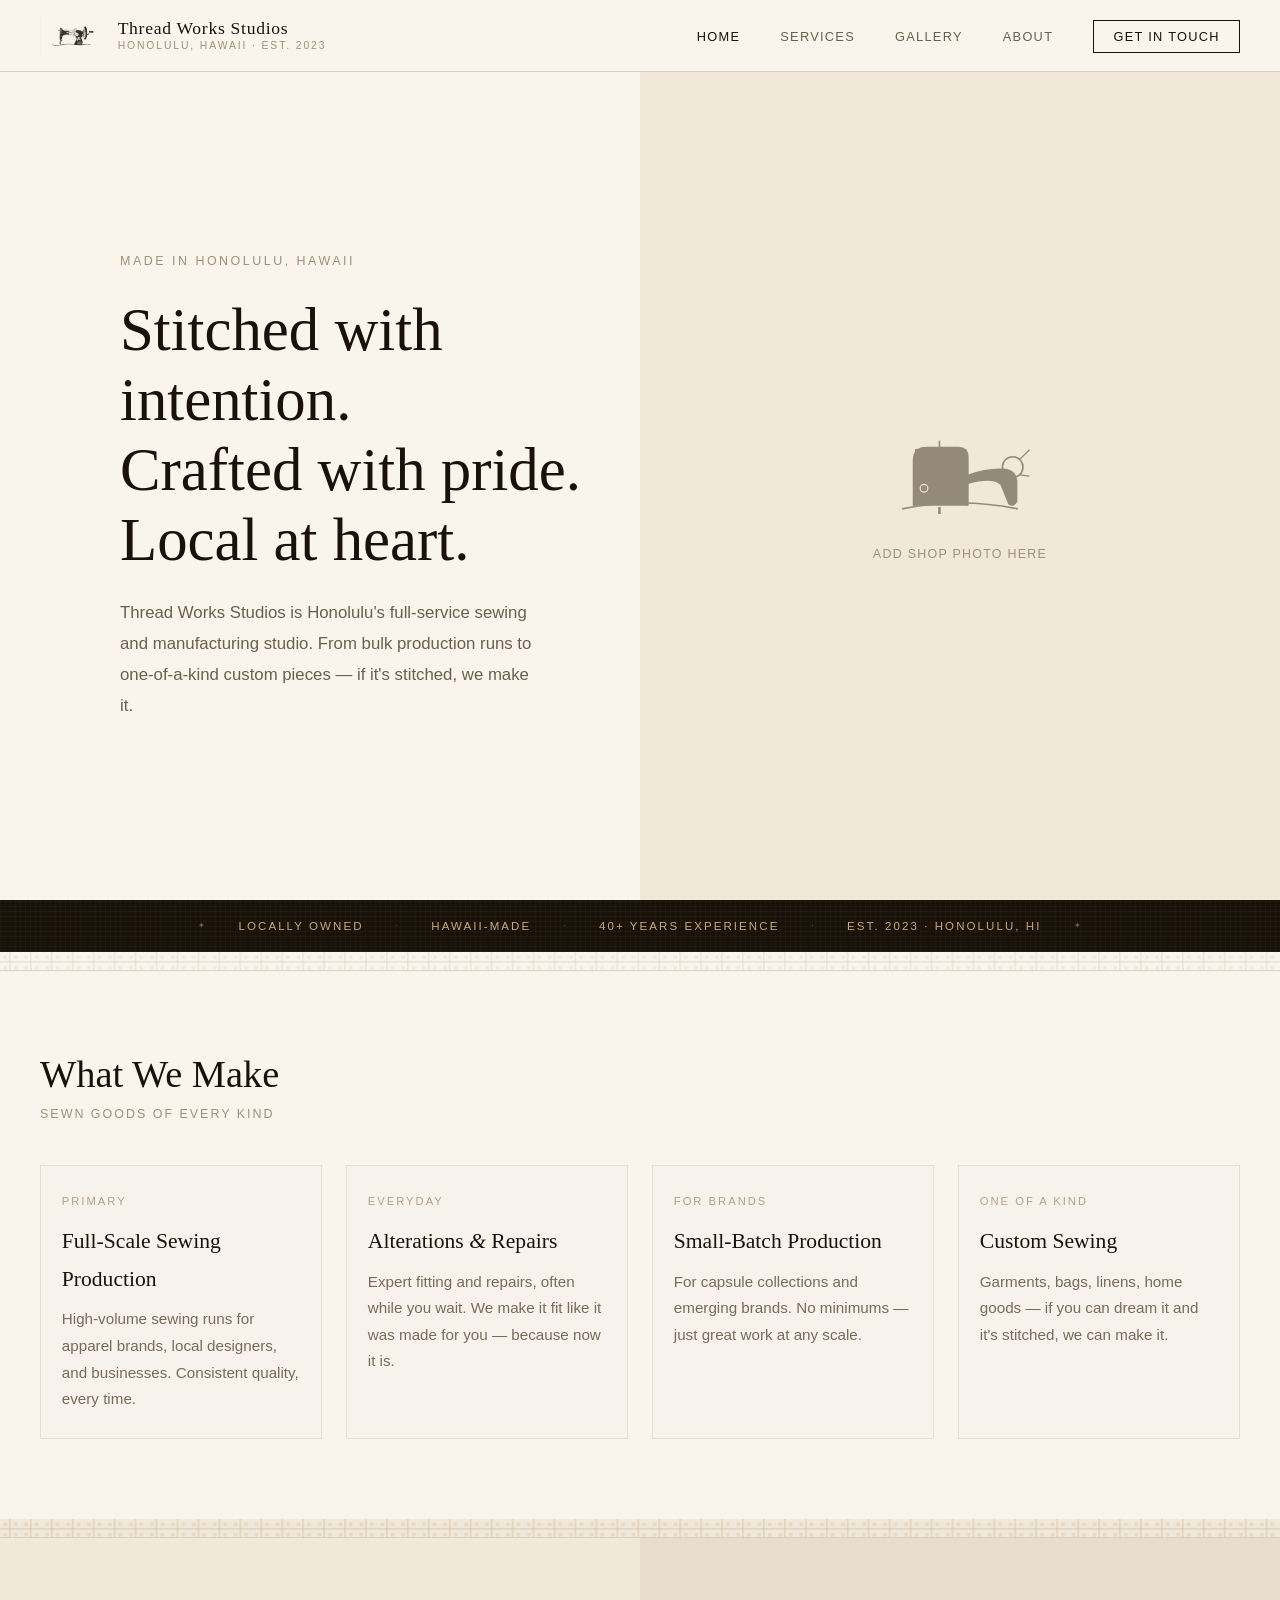
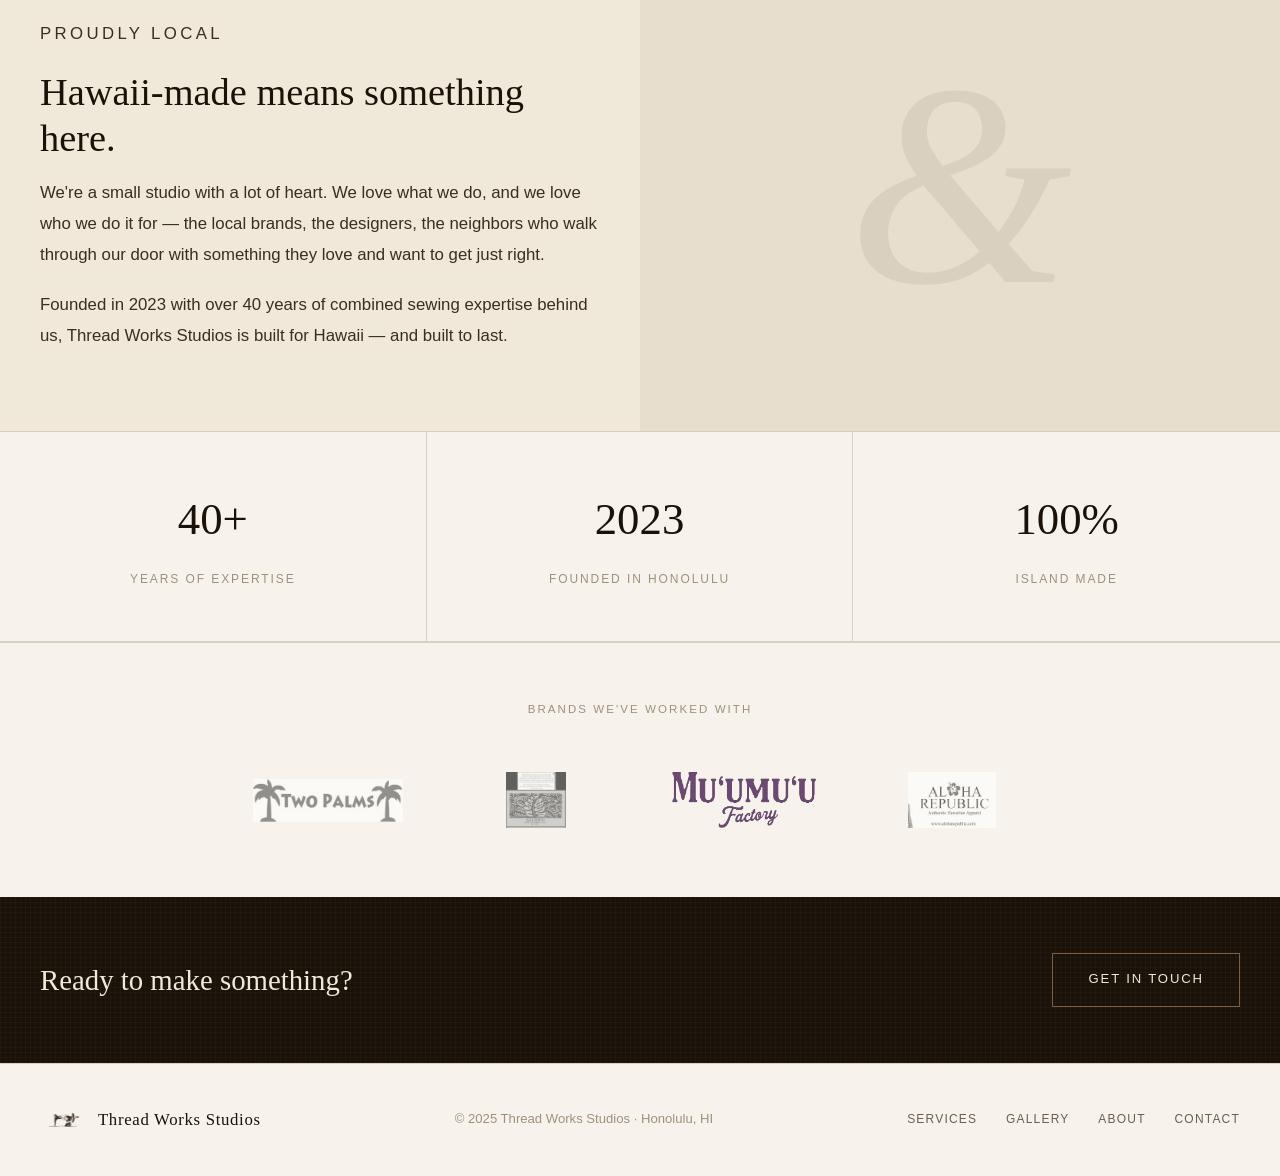
==== commit 5e753c0a: "Add files via upload" ====
--- a/index.html
+++ b/index.html
@@ -9,9 +9,9 @@
 </head>
 <body>
 
-  <nav class="nav">
+    <nav class="nav">
     <a href="index.html" class="nav-logo">
-      <img src="logo-symbol.png" alt="Thread Works Studios" style="height:44px;width:auto;" />
+      <img src="logo-symbol-transparent.png" alt="Thread Works Studios" />
       <span class="nav-logo-text">Thread Works Studios<span class="nav-logo-sub">Honolulu, Hawaii · Est. 2023</span></span>
     </a>
     <ul class="nav-links">
@@ -84,7 +84,7 @@
       </div>
       <div class="service-card">
         <span class="service-card-label">Everyday</span>
-        <h3>Alterations &amp; Repairs</h3>
+        <h3>Alterations <span class="serif-amp">&amp;</span> Repairs</h3>
         <p>Expert fitting and repairs, often while you wait. We make it fit like it was made for you — because now it is.</p>
       </div>
       <div class="service-card">
@@ -122,9 +122,7 @@
       <p>We're a small studio with a lot of heart. We love what we do, and we love who we do it for — the local brands, the designers, the neighbors who walk through our door with something they love and want to get just right.</p>
       <p>Founded in 2023 with over 40 years of combined sewing expertise behind us, Thread Works Studios is built for Hawaii — and built to last.</p>
     </div>
-    <div class="local-visual">
-      <!-- Replace with a shop or team photo -->
-    </div>
+    <div class="local-visual"><span class="local-visual-amp">&amp;</span></div>
   </section>
 
   <div class="stats">
@@ -138,7 +136,7 @@
     <div class="brands-grid">
       <div class="brand-item"><img src="logo-two-palms.png" alt="Two Palms" /></div>
       <div class="brand-item"><img src="logo-kalaheo.png" alt="Kalaheo" /></div>
-      <div class="brand-item"><img src="logo-muumuu.png" alt="Mu'umu'u Factory" /></div>
+      <div class="brand-item dark-logo"><img src="logo-muumuu.png" alt="Mu'umu'u Factory" /></div>
       <div class="brand-item"><img src="logo-aloha.png" alt="Aloha Republic" /></div>
     </div>
   </section>
@@ -148,13 +146,13 @@
     <a href="contact.html" class="btn-light">Get in Touch</a>
   </section>
 
-  <footer class="footer">
+    <footer class="footer">
     <div class="footer-inner">
       <div class="footer-logo">
-        <img src="logo-symbol.png" alt="Thread Works Studios" style="height:32px;width:auto;filter:invert(1) brightness(0.85);" />
+        <img src="logo-symbol-transparent.png" alt="Thread Works Studios" />
         <span class="footer-logo-text">Thread Works Studios</span>
       </div>
-      <p>© 2025 Thread Works Studios · Honolulu, HI</p>
+      <p>&copy; 2025 Thread Works Studios &middot; Honolulu, HI</p>
       <nav class="footer-links">
         <a href="services.html">Services</a>
         <a href="gallery.html">Gallery</a>
--- a/style.css
+++ b/style.css
@@ -1,5 +1,3 @@
-@import url('https://fonts.googleapis.com/css2?family=Playfair+Display:ital,wght@0,400;0,500;0,700;1,400;1,500&display=swap');
-
 *, *::before, *::after { box-sizing: border-box; margin: 0; padding: 0; }
 
 :root {
@@ -13,41 +11,43 @@
   --off-white:  #f0e8d8;
   --cream:      #f7f3ec;
   --white:      #faf5ec;
-  --serif: 'Playfair Display', Georgia, serif;
+  --serif: Georgia, 'Times New Roman', serif;
   --sans:  'Helvetica Neue', Arial, sans-serif;
   --max-w: 1100px;
   --nav-h: 72px;
+  --tapa: url("data:image/svg+xml,%3Csvg xmlns='http://www.w3.org/2000/svg' width='18' height='18'%3E%3Crect width='18' height='18' fill='%23f0e8d8'/%3E%3Crect x='0' y='8' width='18' height='1' fill='%23c8b090' opacity='.35'/%3E%3Crect x='8' y='0' width='1' height='18' fill='%23c8b090' opacity='.35'/%3E%3Crect x='3' y='3' width='3' height='3' fill='%23c8b090' opacity='.18'/%3E%3Crect x='12' y='12' width='3' height='3' fill='%23c8b090' opacity='.18'/%3E%3Crect x='3' y='12' width='3' height='3' fill='%23c8b090' opacity='.18'/%3E%3Crect x='12' y='3' width='3' height='3' fill='%23c8b090' opacity='.18'/%3E%3C/svg%3E");
 }
 
 html { scroll-behavior: smooth; }
-body { font-family: var(--sans); color: var(--black); background: var(--white); font-size: 16px; line-height: 1.75; -webkit-font-smoothing: antialiased; }
+body { font-family: var(--sans); color: var(--black); background: var(--white); font-size: 17px; line-height: 1.75; -webkit-font-smoothing: antialiased; }
 img { display: block; max-width: 100%; }
 a   { color: inherit; text-decoration: none; }
 ul  { list-style: none; }
 .container { max-width: var(--max-w); margin: 0 auto; padding: 0 2.5rem; }
 
-h1 { font-family: var(--serif); font-size: clamp(2.6rem, 5vw, 4rem); font-weight: 400; font-style: italic; line-height: 1.12; color: var(--black); }
-h2 { font-family: var(--serif); font-size: clamp(1.8rem, 3vw, 2.6rem); font-weight: 400; line-height: 1.2; color: var(--black); }
+h1 { font-family: var(--serif); font-size: clamp(2.4rem, 5vw, 3.8rem); font-weight: 400; line-height: 1.15; color: var(--black); }
+h2 { font-family: var(--serif); font-size: clamp(1.7rem, 3vw, 2.6rem); font-weight: 400; line-height: 1.2; color: var(--black); }
 h3 { font-family: var(--serif); font-size: 1.35rem; font-weight: 400; color: var(--black); margin-bottom: 0.4rem; }
 p  { color: var(--mid-brown); }
 
-.btn-primary   { display:inline-block; background:var(--black); color:var(--cream)!important; font-family:var(--sans); font-size:.72rem; letter-spacing:.14em; text-transform:uppercase; padding:.9rem 2.2rem; border:1px solid var(--black); transition:background .2s; }
+.serif-amp { font-family: Georgia, serif; font-style: italic; }
+
+.btn-primary   { display:inline-block; background:var(--black); color:var(--cream)!important; font-family:var(--sans); font-size:.82rem; letter-spacing:.14em; text-transform:uppercase; padding:.9rem 2.2rem; border:1px solid var(--black); transition:background .2s; }
 .btn-primary:hover { background:var(--dark-brown); }
-.btn-secondary { display:inline-block; background:transparent; color:var(--black)!important; font-family:var(--sans); font-size:.72rem; letter-spacing:.14em; text-transform:uppercase; padding:.9rem 2.2rem; border:1px solid var(--light-tan); transition:background .2s; }
+.btn-secondary { display:inline-block; background:transparent; color:var(--black)!important; font-family:var(--sans); font-size:.82rem; letter-spacing:.14em; text-transform:uppercase; padding:.9rem 2.2rem; border:1px solid var(--light-tan); transition:background .2s; }
 .btn-secondary:hover { background:var(--off-white); }
-.btn-light     { display:inline-block; background:transparent; color:var(--off-white)!important; font-family:var(--sans); font-size:.72rem; letter-spacing:.14em; text-transform:uppercase; padding:.9rem 2.2rem; border:1px solid #7a6040; transition:background .2s; }
+.btn-light     { display:inline-block; background:transparent; color:var(--off-white)!important; font-family:var(--sans); font-size:.82rem; letter-spacing:.14em; text-transform:uppercase; padding:.9rem 2.2rem; border:1px solid #7a6040; transition:background .2s; }
 .btn-light:hover { background:rgba(255,255,255,.08); }
 
-.tapa-divider { width:100%; height:18px; overflow:hidden; line-height:0; }
-.tapa-divider svg { width:100%; height:18px; }
+.tapa-divider { width:100%; height:18px; overflow:hidden; line-height:0; background-image:var(--tapa); background-size:18px 18px; }
 
 .nav { position:sticky; top:0; z-index:100; background:var(--white); border-bottom:1px solid var(--light-tan); height:var(--nav-h); display:flex; align-items:center; justify-content:space-between; padding:0 2.5rem; }
 .nav-logo { display:flex; align-items:center; gap:.7rem; }
-.nav-logo-icon { width:40px; height:40px; background:var(--black); border-radius:50%; display:flex; align-items:center; justify-content:center; flex-shrink:0; }
-.nav-logo-text { font-family:var(--serif); font-size:1.05rem; letter-spacing:.04em; color:var(--black); line-height:1.2; }
-.nav-logo-sub { display:block; font-family:var(--sans); font-size:.6rem; letter-spacing:.18em; text-transform:uppercase; color:var(--warm-gray); margin-top:1px; }
+.nav-logo img { height:44px; width:auto; }
+.nav-logo-text { font-family:var(--serif); font-size:1.1rem; letter-spacing:.04em; color:var(--black); line-height:1.2; }
+.nav-logo-sub { display:block; font-family:var(--sans); font-size:.65rem; letter-spacing:.18em; text-transform:uppercase; color:var(--warm-gray); margin-top:1px; }
 .nav-links { display:flex; align-items:center; gap:2.5rem; }
-.nav-links a { font-family:var(--sans); font-size:.72rem; letter-spacing:.1em; text-transform:uppercase; color:var(--mid-brown); transition:color .2s; }
+.nav-links a { font-family:var(--sans); font-size:.8rem; letter-spacing:.1em; text-transform:uppercase; color:var(--mid-brown); transition:color .2s; }
 .nav-links a:hover, .nav-links a.active { color:var(--black); }
 .nav-cta { border:1px solid var(--black)!important; padding:.5rem 1.2rem!important; color:var(--black)!important; }
 .nav-cta:hover { background:var(--off-white)!important; }
@@ -55,120 +55,133 @@
 
 .hero { display:grid; grid-template-columns:1fr 1fr; min-height:calc(100vh - var(--nav-h)); align-items:stretch; }
 .hero-inner { padding:5rem 2.5rem; max-width:560px; margin-left:auto; display:flex; flex-direction:column; justify-content:center; }
-.hero-eyebrow { font-family:var(--sans); font-size:.7rem; letter-spacing:.2em; text-transform:uppercase; color:var(--warm-gray); margin-bottom:1.4rem; }
+.hero-eyebrow { font-family:var(--sans); font-size:.78rem; letter-spacing:.2em; text-transform:uppercase; color:var(--warm-gray); margin-bottom:1.4rem; }
 .hero-inner h1 { margin-bottom:1.4rem; }
-.hero-sub { font-family:var(--sans); font-size:.95rem; line-height:1.85; color:var(--mid-brown); max-width:400px; }
+.hero-sub { font-family:var(--sans); font-size:1.05rem; line-height:1.85; color:var(--mid-brown); max-width:420px; }
 .hero-visual { background:var(--off-white); display:flex; align-items:center; justify-content:center; flex-direction:column; gap:1rem; overflow:hidden; }
 .hero-visual img { width:100%; height:100%; object-fit:cover; }
-.hero-img-placeholder { width:100%; height:100%; min-height:480px; display:flex; flex-direction:column; align-items:center; justify-content:center; gap:1rem; background:var(--off-white); color:var(--warm-gray); font-family:var(--sans); font-size:.72rem; letter-spacing:.1em; text-transform:uppercase; }
+.hero-img-placeholder { width:100%; height:100%; min-height:480px; display:flex; flex-direction:column; align-items:center; justify-content:center; gap:1rem; background:var(--off-white); color:var(--warm-gray); font-family:var(--sans); font-size:.78rem; letter-spacing:.1em; text-transform:uppercase; }
 
 .local-banner { background:var(--black); padding:1rem 2.5rem; display:flex; align-items:center; justify-content:center; gap:2rem; position:relative; overflow:hidden; }
 .local-banner::before { content:''; position:absolute; inset:0; background-image:repeating-linear-gradient(0deg,rgba(255,255,255,.025) 0px,rgba(255,255,255,.025) 1px,transparent 1px,transparent 5px),repeating-linear-gradient(90deg,rgba(255,255,255,.025) 0px,rgba(255,255,255,.025) 1px,transparent 1px,transparent 5px); }
-.local-banner span { font-family:var(--sans); font-size:.65rem; letter-spacing:.18em; text-transform:uppercase; color:#c8a87a; position:relative; }
+.local-banner span { font-family:var(--sans); font-size:.72rem; letter-spacing:.18em; text-transform:uppercase; color:#c8a87a; position:relative; }
 .local-banner .dot { color:#7a6040; font-size:8px; position:relative; }
 
 .services-home { padding:5rem 2.5rem; background:var(--white); border-top:1px solid var(--light-tan); }
 .services-home h2 { margin-bottom:.4rem; }
-.services-home-sub { font-family:var(--sans); font-size:.7rem; letter-spacing:.16em; text-transform:uppercase; color:var(--warm-gray); margin-bottom:2.5rem; display:block; }
+.services-home-sub { font-family:var(--sans); font-size:.78rem; letter-spacing:.16em; text-transform:uppercase; color:var(--warm-gray); margin-bottom:2.5rem; display:block; }
 .services-grid { display:grid; grid-template-columns:repeat(4,1fr); gap:1.5rem; }
 .service-card { border:1px solid var(--pale-tan); padding:1.6rem 1.3rem; background:var(--cream); }
-.service-card-label { font-family:var(--sans); font-size:.62rem; letter-spacing:.18em; text-transform:uppercase; color:#b5a080; display:block; margin-bottom:.7rem; }
+.service-card-label { font-family:var(--sans); font-size:.7rem; letter-spacing:.18em; text-transform:uppercase; color:#b5a080; display:block; margin-bottom:.7rem; }
 .service-card h3 { margin-bottom:.5rem; }
-.service-card p { font-family:var(--sans); font-size:.82rem; line-height:1.75; color:#7a6a58; }
+.service-card p { font-family:var(--sans); font-size:.95rem; line-height:1.75; color:#7a6a58; }
 
 .local-section { display:grid; grid-template-columns:1fr 1fr; background:var(--off-white); border-top:1px solid var(--light-tan); }
 .local-text { padding:5rem 2.5rem; display:flex; flex-direction:column; justify-content:center; }
 .local-text h2 { margin-bottom:1rem; }
-.local-text p { font-family:var(--sans); font-size:.95rem; line-height:1.85; color:var(--dark-brown); margin-bottom:1.2rem; }
+.local-text p { font-family:var(--sans); font-size:1.05rem; line-height:1.85; color:var(--dark-brown); margin-bottom:1.2rem; }
 .local-text p:last-child { margin-bottom:0; }
-.local-visual { background:var(--pale-tan); display:flex; align-items:center; justify-content:center; padding:3rem; min-height:320px; }
+.local-visual { background:var(--pale-tan); display:flex; align-items:center; justify-content:center; padding:3rem; min-height:320px; position:relative; overflow:hidden; }
+.local-visual-amp { font-family:Georgia,serif; font-style:italic; font-size:18rem; color:rgba(58,46,34,.08); line-height:1; user-select:none; position:absolute; }
 
 .stats { display:grid; grid-template-columns:repeat(3,1fr); border-top:1px solid var(--light-tan); border-bottom:1px solid var(--light-tan); background:var(--cream); }
 .stat { padding:3rem; text-align:center; border-right:1px solid var(--light-tan); }
 .stat:last-child { border-right:none; }
 .stat-num { font-family:var(--serif); font-size:2.8rem; font-weight:400; color:var(--black); display:block; margin-bottom:.3rem; }
-.stat-label { font-family:var(--sans); font-size:.65rem; letter-spacing:.16em; text-transform:uppercase; color:var(--warm-gray); }
+.stat-label { font-family:var(--sans); font-size:.75rem; letter-spacing:.16em; text-transform:uppercase; color:var(--warm-gray); }
 
 .brands-section { padding:3.5rem 2.5rem; border-top:1px solid var(--light-tan); background:var(--cream); }
-.brands-label { font-family:var(--sans); font-size:.65rem; letter-spacing:.18em; text-transform:uppercase; color:var(--warm-gray); text-align:center; display:block; margin-bottom:2.5rem; }
+.brands-label { font-family:var(--sans); font-size:.72rem; letter-spacing:.18em; text-transform:uppercase; color:var(--warm-gray); text-align:center; display:block; margin-bottom:2.5rem; }
 .brands-grid { display:grid; grid-template-columns:repeat(4,1fr); align-items:center; gap:2rem; max-width:800px; margin:0 auto; }
 .brand-item { display:flex; align-items:center; justify-content:center; padding:.8rem; filter:grayscale(100%); opacity:.6; transition:opacity .3s, filter .3s; }
 .brand-item:hover { opacity:1; filter:grayscale(0%); }
-.brand-item img { max-height:52px; max-width:100%; width:auto; object-fit:contain; }
+.brand-item img { max-height:56px; max-width:100%; width:auto; object-fit:contain; }
+.brand-item.dark-logo { filter:none; opacity:.75; }
+.brand-item.dark-logo:hover { opacity:1; }
 
 .strip-cta { background:var(--black); padding:3.5rem 2.5rem; display:flex; align-items:center; justify-content:space-between; position:relative; overflow:hidden; }
 .strip-cta::before { content:''; position:absolute; inset:0; background-image:repeating-linear-gradient(0deg,rgba(255,255,255,.025) 0px,rgba(255,255,255,.025) 1px,transparent 1px,transparent 5px),repeating-linear-gradient(90deg,rgba(255,255,255,.025) 0px,rgba(255,255,255,.025) 1px,transparent 1px,transparent 5px); }
-.strip-cta p { font-family:var(--serif); font-size:1.7rem; font-style:italic; color:var(--off-white); position:relative; }
+.strip-cta p { font-family:var(--serif); font-size:1.8rem; color:var(--off-white); position:relative; }
 
 .page-header { padding:5rem 2.5rem 3.5rem; border-bottom:1px solid var(--light-tan); background:var(--cream); }
 .page-header h1 { margin-bottom:.5rem; }
-.page-header p { font-family:var(--sans); font-size:.95rem; color:var(--mid-brown); max-width:480px; }
-
-.services-list { padding:4rem 2.5rem; }
-.service-row { display:grid; grid-template-columns:1fr 1fr; gap:5rem; align-items:center; padding:4rem 0; border-bottom:1px solid var(--pale-tan); }
-.service-row:last-child { border-bottom:none; }
+.page-header p { font-family:var(--sans); font-size:1.05rem; color:var(--mid-brown); max-width:480px; }
+
+.services-list { padding:4rem 2.5rem; background-image:var(--tapa); background-size:18px 18px; }
+.service-row { display:grid; grid-template-columns:1fr 1fr; gap:5rem; align-items:center; padding:4rem 3rem; border-bottom:1px solid var(--pale-tan); background:var(--white); margin-bottom:2rem; }
+.service-row:last-child { border-bottom:none; margin-bottom:0; }
 .service-row.reverse .service-text { order:2; }
 .service-row.reverse .service-img  { order:1; }
-.service-num { font-family:var(--sans); font-size:.62rem; letter-spacing:.2em; text-transform:uppercase; color:var(--warm-gray); display:block; margin-bottom:.8rem; }
+.service-num { font-family:var(--sans); font-size:.7rem; letter-spacing:.2em; text-transform:uppercase; color:var(--warm-gray); display:block; margin-bottom:.8rem; }
 .service-text h2 { margin-bottom:1rem; }
-.service-text .desc { font-family:var(--sans); font-size:.88rem; line-height:1.85; color:var(--mid-brown); margin-bottom:1.4rem; }
-.service-text ul li { font-family:var(--sans); font-size:.82rem; color:var(--mid-brown); padding:.4rem 0 .4rem 1.2rem; border-bottom:1px solid var(--pale-tan); position:relative; }
+.service-text .desc { font-family:var(--sans); font-size:1rem; line-height:1.85; color:var(--mid-brown); margin-bottom:1.4rem; }
+.service-text ul li { font-family:var(--sans); font-size:.95rem; color:var(--mid-brown); padding:.45rem 0 .45rem 1.2rem; border-bottom:1px solid var(--pale-tan); position:relative; }
 .service-text ul li:last-child { border-bottom:none; }
 .service-text ul li::before { content:'—'; position:absolute; left:0; color:var(--light-tan); }
 .service-img { background:var(--off-white); aspect-ratio:4/3; overflow:hidden; }
 .service-img img { width:100%; height:100%; object-fit:cover; }
-.service-img-placeholder { width:100%; height:100%; display:flex; align-items:center; justify-content:center; font-family:var(--sans); font-size:.65rem; letter-spacing:.12em; text-transform:uppercase; color:#c8b090; background:var(--off-white); aspect-ratio:4/3; }
-
-.gallery-section { padding:3.5rem 2.5rem 5rem; }
+.service-img-placeholder { width:100%; height:100%; display:flex; align-items:center; justify-content:center; font-family:var(--sans); font-size:.72rem; letter-spacing:.12em; text-transform:uppercase; color:#c8b090; background:var(--off-white); aspect-ratio:4/3; }
+
+.gallery-section { padding:3.5rem 2.5rem 5rem; background-image:var(--tapa); background-size:18px 18px; }
 .gallery-grid { display:grid; grid-template-columns:repeat(3,1fr); gap:1.2rem; }
 .gallery-item { background:var(--off-white); aspect-ratio:3/4; overflow:hidden; }
 .gallery-item img { width:100%; height:100%; object-fit:cover; transition:transform .5s ease; }
 .gallery-item:hover img { transform:scale(1.03); }
-.gallery-placeholder { width:100%; height:100%; display:flex; align-items:center; justify-content:center; font-family:var(--sans); font-size:.65rem; letter-spacing:.12em; text-transform:uppercase; color:#c8b090; background:var(--off-white); aspect-ratio:3/4; }
-.gallery-caption { font-family:var(--sans); font-size:.78rem; color:var(--mid-brown); padding:.6rem 0 1rem; }
+.gallery-placeholder { width:100%; height:100%; display:flex; align-items:center; justify-content:center; font-family:var(--sans); font-size:.72rem; letter-spacing:.12em; text-transform:uppercase; color:#c8b090; background:var(--off-white); aspect-ratio:3/4; }
+.gallery-caption { font-family:var(--sans); font-size:.88rem; color:var(--mid-brown); padding:.6rem 0 1rem; }
 
 .about-section { padding:4rem 2.5rem 5rem; }
 .about-grid { display:grid; grid-template-columns:1fr 1fr; gap:5rem; align-items:start; }
 .about-text h2 { margin-bottom:1.2rem; }
-.about-text p { font-family:var(--sans); font-size:.88rem; line-height:1.9; color:var(--mid-brown); margin-bottom:1.1rem; }
+.about-text p { font-family:var(--sans); font-size:1rem; line-height:1.9; color:var(--mid-brown); margin-bottom:1.1rem; }
 .values-list { margin-top:2.5rem; }
 .value-item { padding:.9rem 0; border-bottom:1px solid var(--pale-tan); }
 .value-item:first-child { border-top:1px solid var(--pale-tan); }
-.value-item h4 { font-family:var(--serif); font-size:1.05rem; font-weight:400; color:var(--black); margin-bottom:.2rem; }
-.value-item p { font-family:var(--sans); font-size:.8rem; color:var(--warm-gray); margin:0; }
-.studio-photo { background:var(--off-white); aspect-ratio:16/9; display:flex; align-items:center; justify-content:center; font-family:var(--sans); font-size:.65rem; letter-spacing:.12em; text-transform:uppercase; color:#c8b090; margin-bottom:1.5rem; overflow:hidden; }
+.value-item h4 { font-family:var(--serif); font-size:1.1rem; font-weight:400; color:var(--black); margin-bottom:.2rem; }
+.value-item p { font-family:var(--sans); font-size:.92rem; color:var(--warm-gray); margin:0; }
+.studio-photo { background:var(--off-white); aspect-ratio:16/9; display:flex; align-items:center; justify-content:center; font-family:var(--sans); font-size:.72rem; letter-spacing:.12em; text-transform:uppercase; color:#c8b090; margin-bottom:1.5rem; overflow:hidden; }
 .studio-photo img { width:100%; height:100%; object-fit:cover; }
 .info-card { border:1px solid var(--light-tan); background:var(--cream); padding:1.6rem; }
-.info-card-title { font-family:var(--serif); font-size:1.1rem; color:var(--black); display:block; margin-bottom:.8rem; }
-.info-card p { font-family:var(--sans); font-size:.85rem; color:var(--mid-brown); line-height:1.8; margin-bottom:.4rem; }
-.info-card .muted { font-size:.78rem; color:var(--warm-gray); margin-top:.3rem; }
+.info-card-title { font-family:var(--serif); font-size:1.2rem; color:var(--black); display:block; margin-bottom:.8rem; }
+.info-card p { font-family:var(--sans); font-size:.95rem; color:var(--mid-brown); line-height:1.8; margin-bottom:.4rem; }
+.info-card .muted { font-size:.85rem; color:var(--warm-gray); margin-top:.3rem; }
 .parking-note { background:var(--pale-tan); border-left:2px solid var(--light-tan); padding:.9rem 1rem; margin-top:.8rem; }
-.parking-note p { font-family:var(--sans); font-size:.8rem; color:var(--dark-brown); line-height:1.7; margin:0; }
+.parking-note p { font-family:var(--sans); font-size:.9rem; color:var(--dark-brown); line-height:1.7; margin:0; }
 .map-embed { width:100%; height:200px; border:0; margin-top:1.2rem; filter:grayscale(20%) sepia(10%); }
 
 .contact-section { padding:4rem 2.5rem 5rem; }
 .contact-grid { display:grid; grid-template-columns:1fr 1.3fr; gap:5rem; align-items:start; }
-.contact-info h2 { margin-bottom:1rem; font-style:italic; }
-.contact-info .desc { font-family:var(--sans); font-size:.88rem; line-height:1.85; color:var(--mid-brown); margin-bottom:2rem; }
+.contact-info h2 { margin-bottom:1rem; }
+.contact-info .desc { font-family:var(--sans); font-size:1rem; line-height:1.85; color:var(--mid-brown); margin-bottom:2rem; }
 .contact-detail { padding:.9rem 0; border-bottom:1px solid var(--pale-tan); }
-.contact-detail-label { font-family:var(--sans); font-size:.62rem; letter-spacing:.16em; text-transform:uppercase; color:var(--warm-gray); margin-bottom:.25rem; }
-.contact-detail p { font-family:var(--sans); font-size:.88rem; color:var(--dark-brown); margin:0; line-height:1.7; }
+.contact-detail-label { font-family:var(--sans); font-size:.7rem; letter-spacing:.16em; text-transform:uppercase; color:var(--warm-gray); margin-bottom:.25rem; }
+.contact-detail p { font-family:var(--sans); font-size:.95rem; color:var(--dark-brown); margin:0; line-height:1.7; }
 .contact-form { display:flex; flex-direction:column; gap:1.3rem; }
 .form-row { display:grid; grid-template-columns:1fr 1fr; gap:1.3rem; }
 .form-group { display:flex; flex-direction:column; gap:.35rem; }
-.form-group label { font-family:var(--sans); font-size:.62rem; letter-spacing:.14em; text-transform:uppercase; color:var(--warm-gray); }
-.form-group input, .form-group select, .form-group textarea { border:1px solid var(--light-tan); padding:.8rem 1rem; font-family:var(--sans); font-size:.88rem; color:var(--black); background:var(--white); outline:none; border-radius:0; -webkit-appearance:none; transition:border-color .2s; }
+.form-group label { font-family:var(--sans); font-size:.72rem; letter-spacing:.14em; text-transform:uppercase; color:var(--warm-gray); }
+.form-group input, .form-group select, .form-group textarea { border:1px solid var(--light-tan); padding:.85rem 1rem; font-family:var(--sans); font-size:.95rem; color:var(--black); background:var(--white); outline:none; border-radius:0; -webkit-appearance:none; transition:border-color .2s; }
 .form-group input:focus, .form-group select:focus, .form-group textarea:focus { border-color:var(--black); }
 .form-group textarea { resize:vertical; min-height:130px; }
+
+.form-status { display:none; text-align:center; padding:3rem 2rem; }
+.form-status.visible { display:block; }
+.spinner { width:40px; height:40px; border:2px solid var(--light-tan); border-top-color:var(--black); border-radius:50%; animation:spin .8s linear infinite; margin:0 auto 1.5rem; }
+@keyframes spin { to { transform:rotate(360deg); } }
+.form-confirm { display:none; text-align:center; padding:3rem 2rem; }
+.form-confirm.visible { display:block; }
+.form-confirm h3 { font-family:var(--serif); font-size:1.8rem; margin-bottom:.8rem; color:var(--black); }
+.form-confirm p { font-family:var(--sans); font-size:1rem; color:var(--mid-brown); }
+.form-confirm .amp { font-family:Georgia,serif; font-style:italic; font-size:3rem; color:var(--light-tan); display:block; margin-bottom:1rem; }
 
 .footer { padding:2.5rem; border-top:1px solid var(--light-tan); background:var(--cream); }
 .footer-inner { display:flex; align-items:center; justify-content:space-between; flex-wrap:wrap; gap:1rem; }
 .footer-logo { display:flex; align-items:center; gap:.6rem; }
-.footer-logo-icon { width:32px; height:32px; background:var(--black); border-radius:50%; display:flex; align-items:center; justify-content:center; flex-shrink:0; }
-.footer-logo-text { font-family:var(--serif); font-size:1rem; letter-spacing:.04em; color:var(--black); }
-.footer p { font-family:var(--sans); font-size:.75rem; color:var(--warm-gray); }
+.footer-logo img { height:32px; width:auto; }
+.footer-logo-text { font-family:var(--serif); font-size:1.05rem; letter-spacing:.04em; color:var(--black); }
+.footer p { font-family:var(--sans); font-size:.82rem; color:var(--warm-gray); }
 .footer-links { display:flex; gap:1.8rem; }
-.footer-links a { font-family:var(--sans); font-size:.68rem; letter-spacing:.1em; text-transform:uppercase; color:var(--mid-brown); transition:color .2s; }
+.footer-links a { font-family:var(--sans); font-size:.75rem; letter-spacing:.1em; text-transform:uppercase; color:var(--mid-brown); transition:color .2s; }
 .footer-links a:hover { color:var(--black); }
 
 @media (max-width:860px) {
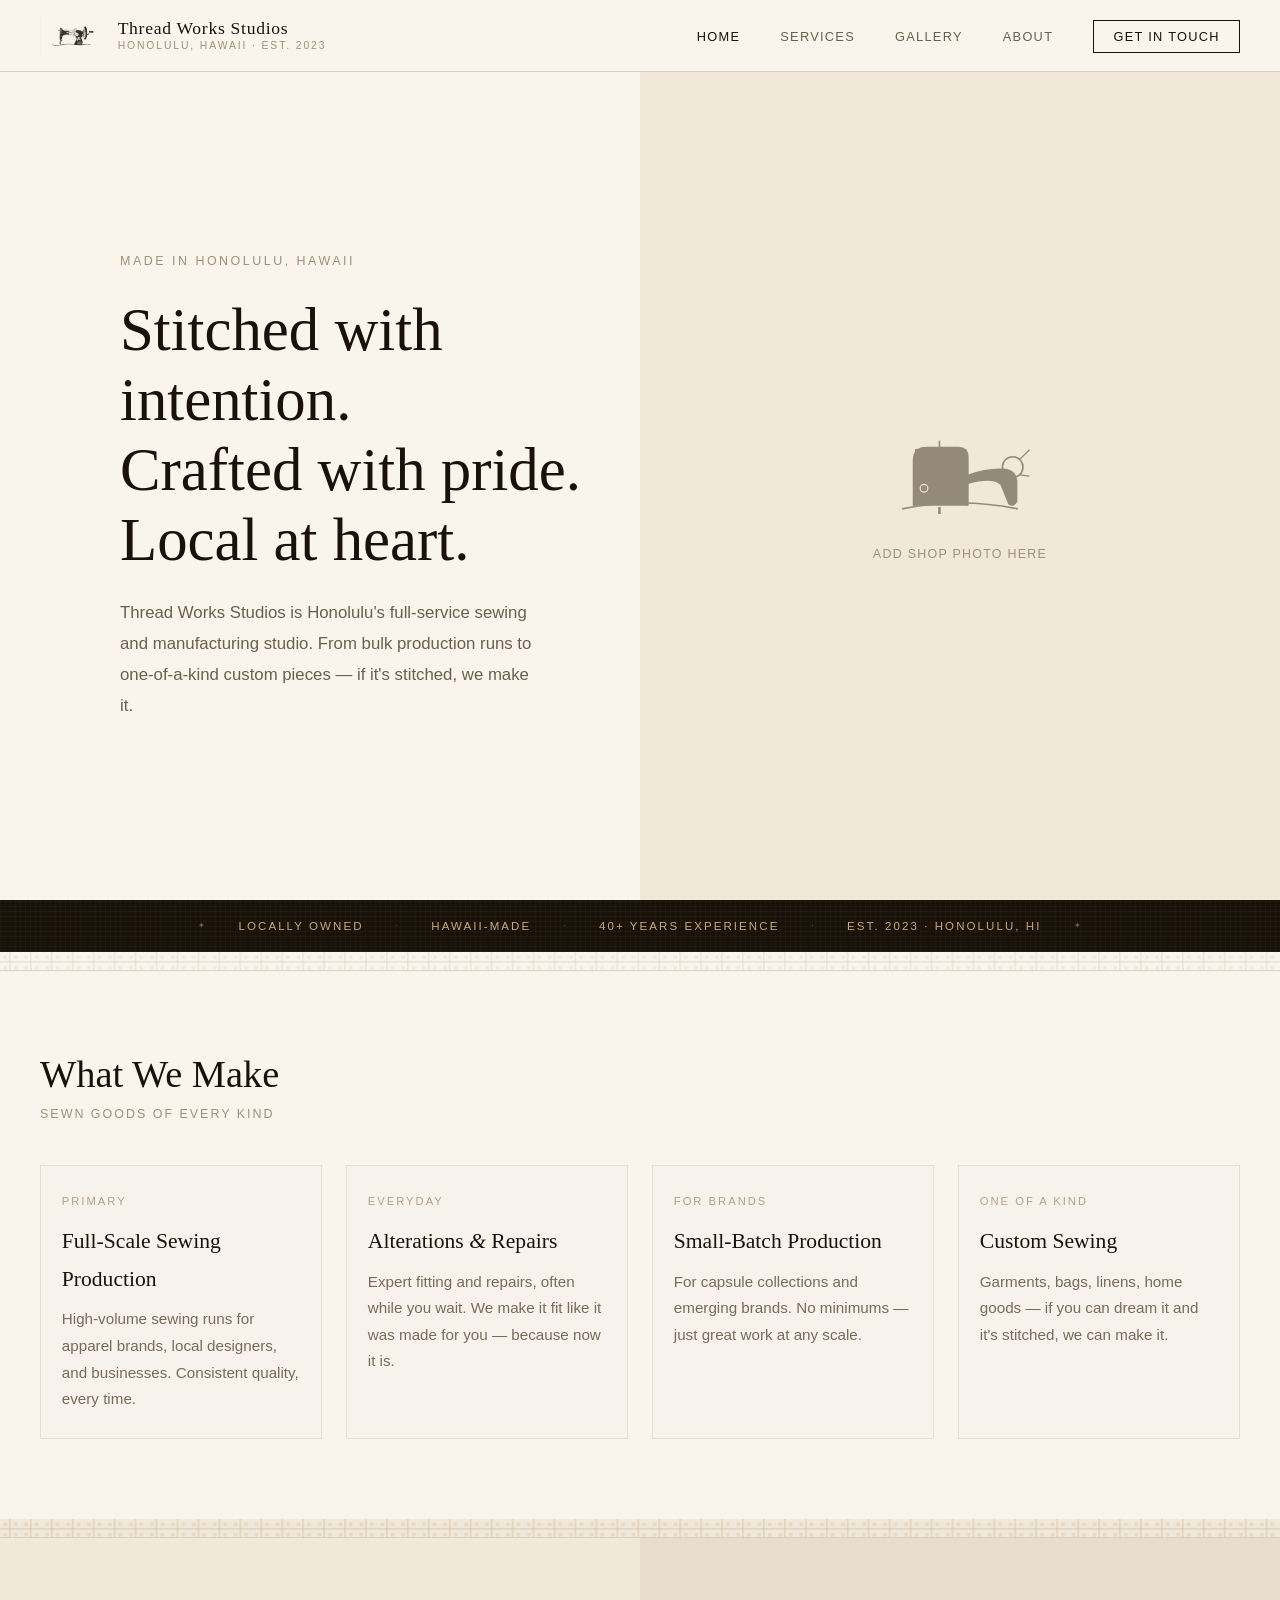
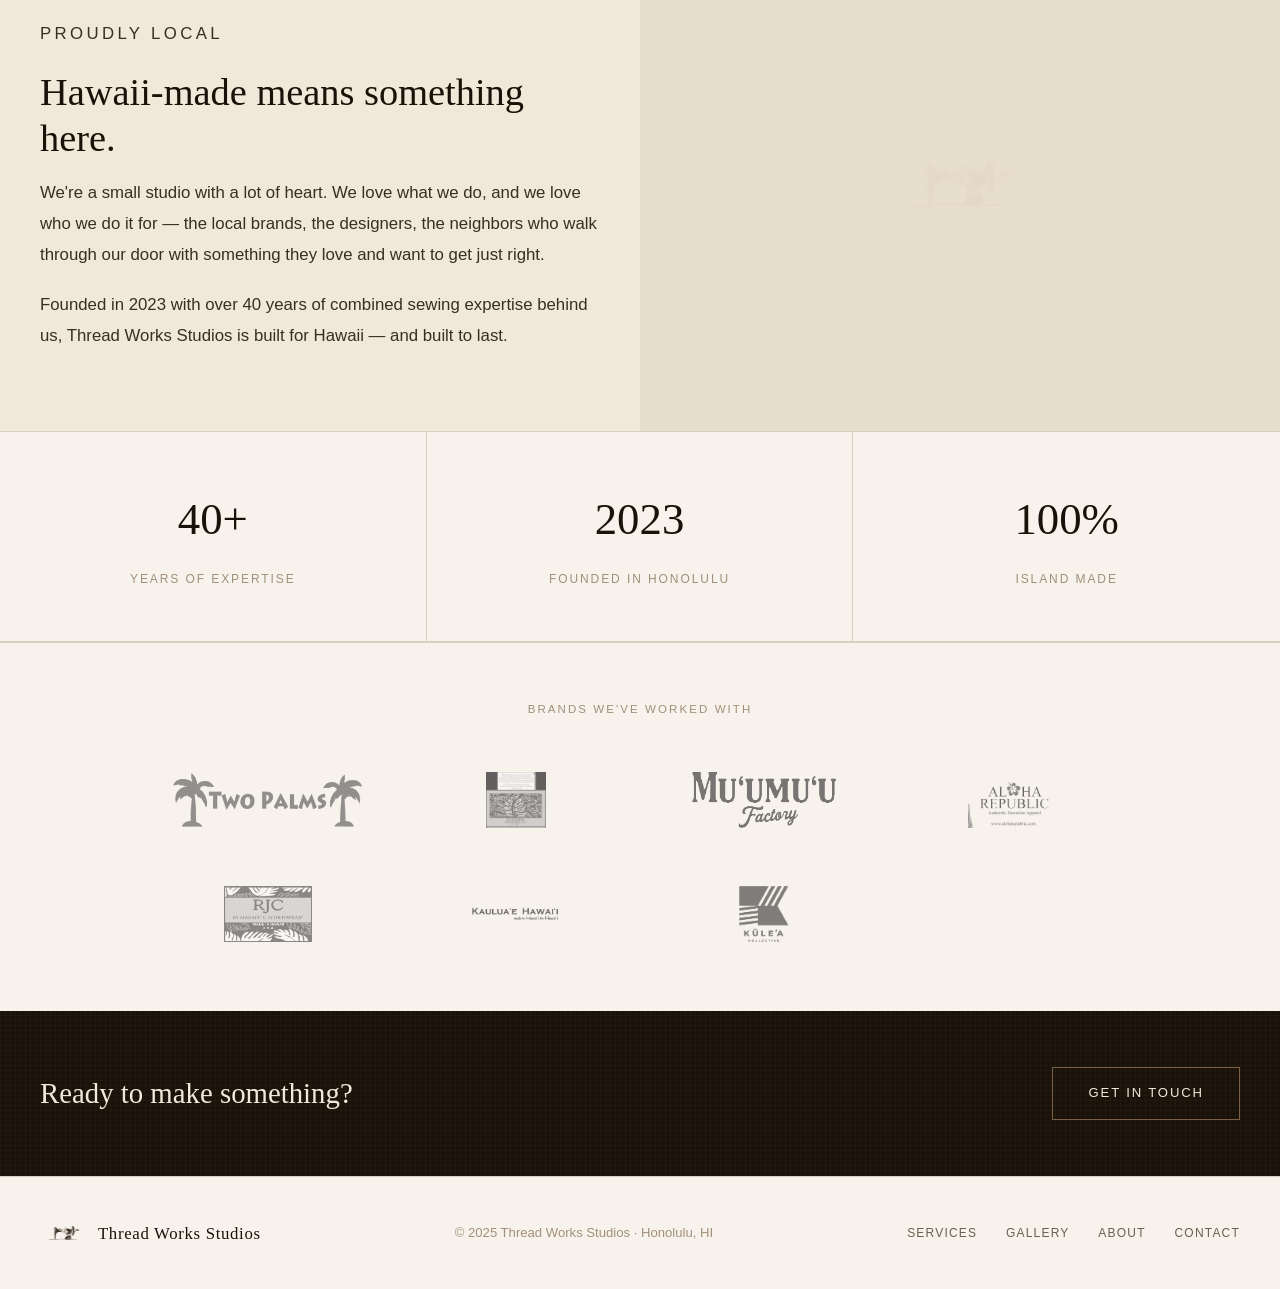
==== commit d5e48024: "Add files via upload" ====
--- a/index.html
+++ b/index.html
@@ -122,7 +122,7 @@
       <p>We're a small studio with a lot of heart. We love what we do, and we love who we do it for — the local brands, the designers, the neighbors who walk through our door with something they love and want to get just right.</p>
       <p>Founded in 2023 with over 40 years of combined sewing expertise behind us, Thread Works Studios is built for Hawaii — and built to last.</p>
     </div>
-    <div class="local-visual"><span class="local-visual-amp">&amp;</span></div>
+    <div class="local-visual"><img src="logo-accent.png" alt="" class="local-visual-amp" style="width:160px;opacity:.18;filter:sepia(20%);" /></div>
   </section>
 
   <div class="stats">
@@ -133,11 +133,14 @@
 
   <section class="brands-section">
     <span class="brands-label">Brands we've worked with</span>
-    <div class="brands-grid">
+        <div class="brands-grid">
       <div class="brand-item"><img src="logo-two-palms.png" alt="Two Palms" /></div>
       <div class="brand-item"><img src="logo-kalaheo.png" alt="Kalaheo" /></div>
-      <div class="brand-item dark-logo"><img src="logo-muumuu.png" alt="Mu'umu'u Factory" /></div>
+      <div class="brand-item"><img src="logo-muumuu.png" alt="Mu'umu'u Factory" /></div>
       <div class="brand-item"><img src="logo-aloha.png" alt="Aloha Republic" /></div>
+      <div class="brand-item"><img src="logo-rjc.jpg" alt="RJC" /></div>
+      <div class="brand-item"><img src="logo-kaulua.png" alt="Kaulua'e Hawai'i" /></div>
+      <div class="brand-item"><img src="logo-kulea.png" alt="Kule'a Kollektive" /></div>
     </div>
   </section>
 
--- a/style.css
+++ b/style.css
@@ -92,7 +92,7 @@
 
 .brands-section { padding:3.5rem 2.5rem; border-top:1px solid var(--light-tan); background:var(--cream); }
 .brands-label { font-family:var(--sans); font-size:.72rem; letter-spacing:.18em; text-transform:uppercase; color:var(--warm-gray); text-align:center; display:block; margin-bottom:2.5rem; }
-.brands-grid { display:grid; grid-template-columns:repeat(4,1fr); align-items:center; gap:2rem; max-width:800px; margin:0 auto; }
+.brands-grid { display:grid; grid-template-columns:repeat(4,1fr); align-items:center; gap:2rem; max-width:960px; margin:0 auto; }
 .brand-item { display:flex; align-items:center; justify-content:center; padding:.8rem; filter:grayscale(100%); opacity:.6; transition:opacity .3s, filter .3s; }
 .brand-item:hover { opacity:1; filter:grayscale(0%); }
 .brand-item img { max-height:56px; max-width:100%; width:auto; object-fit:contain; }
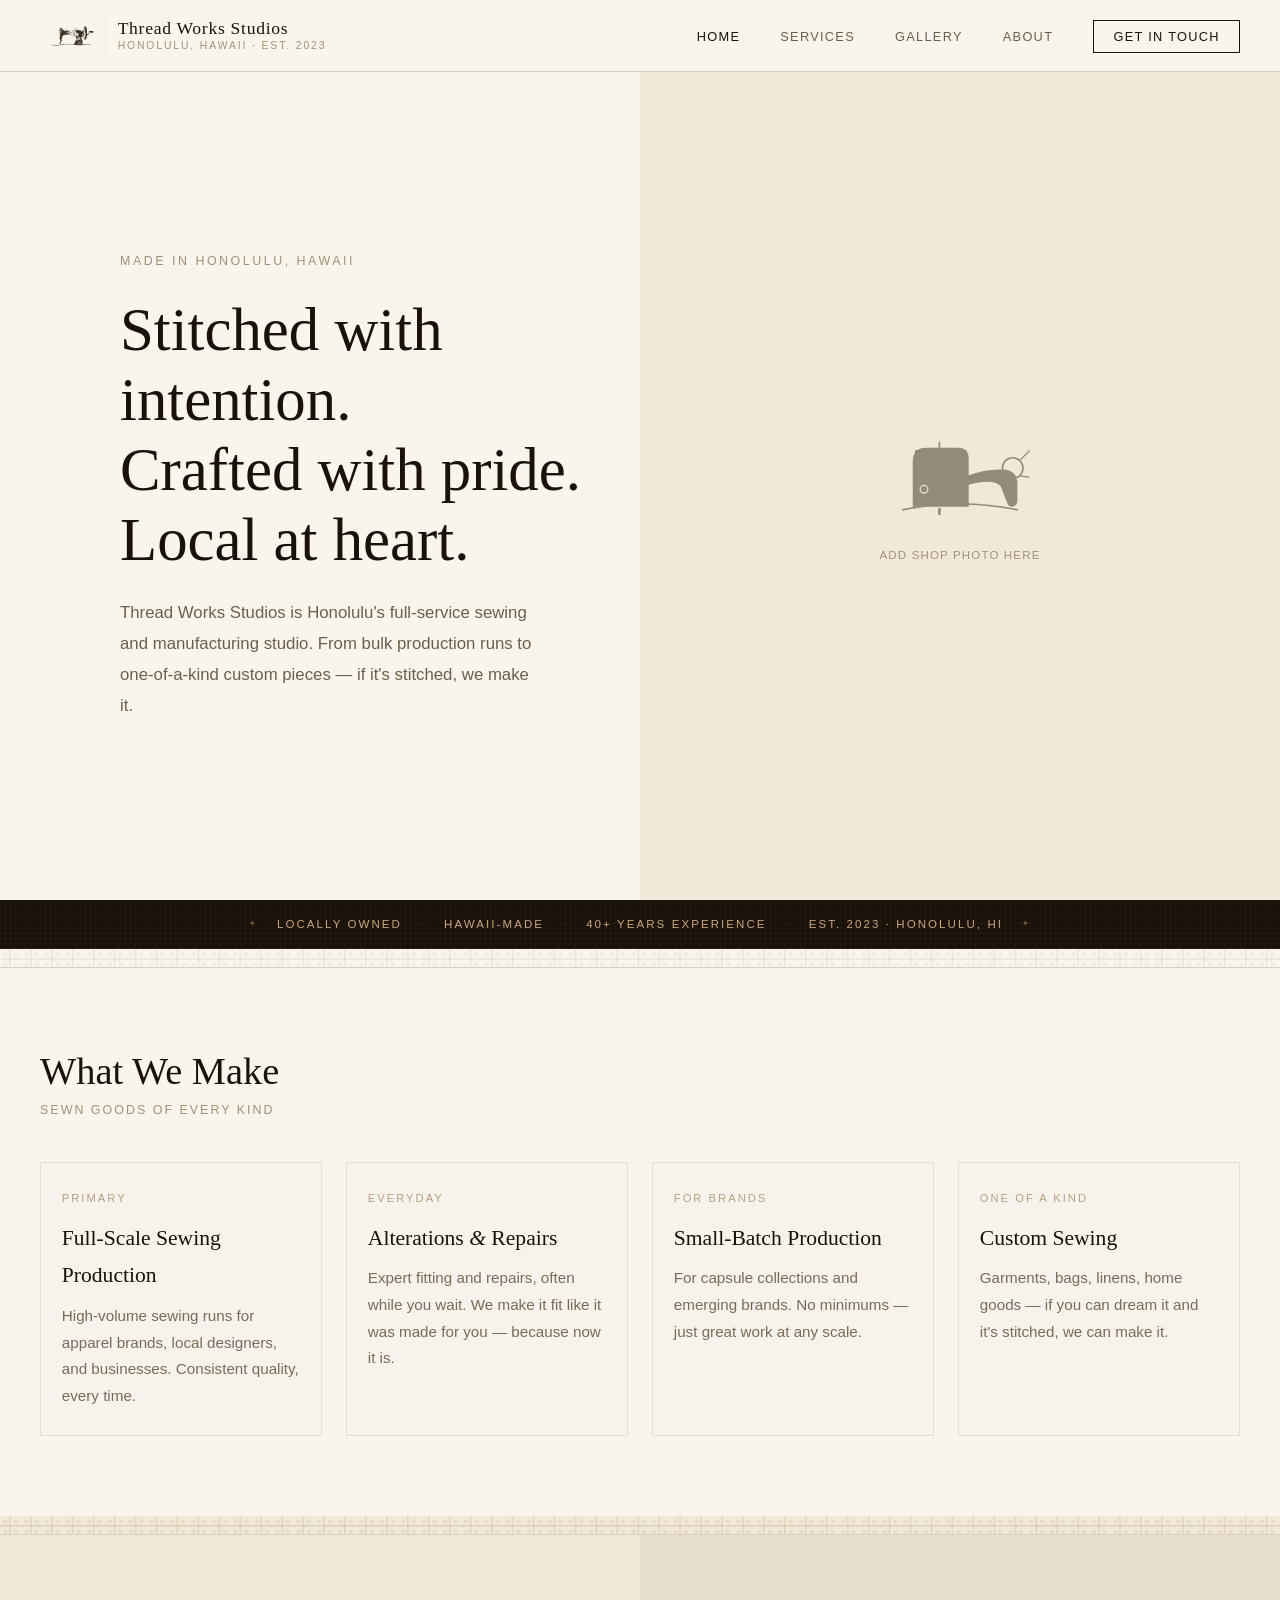
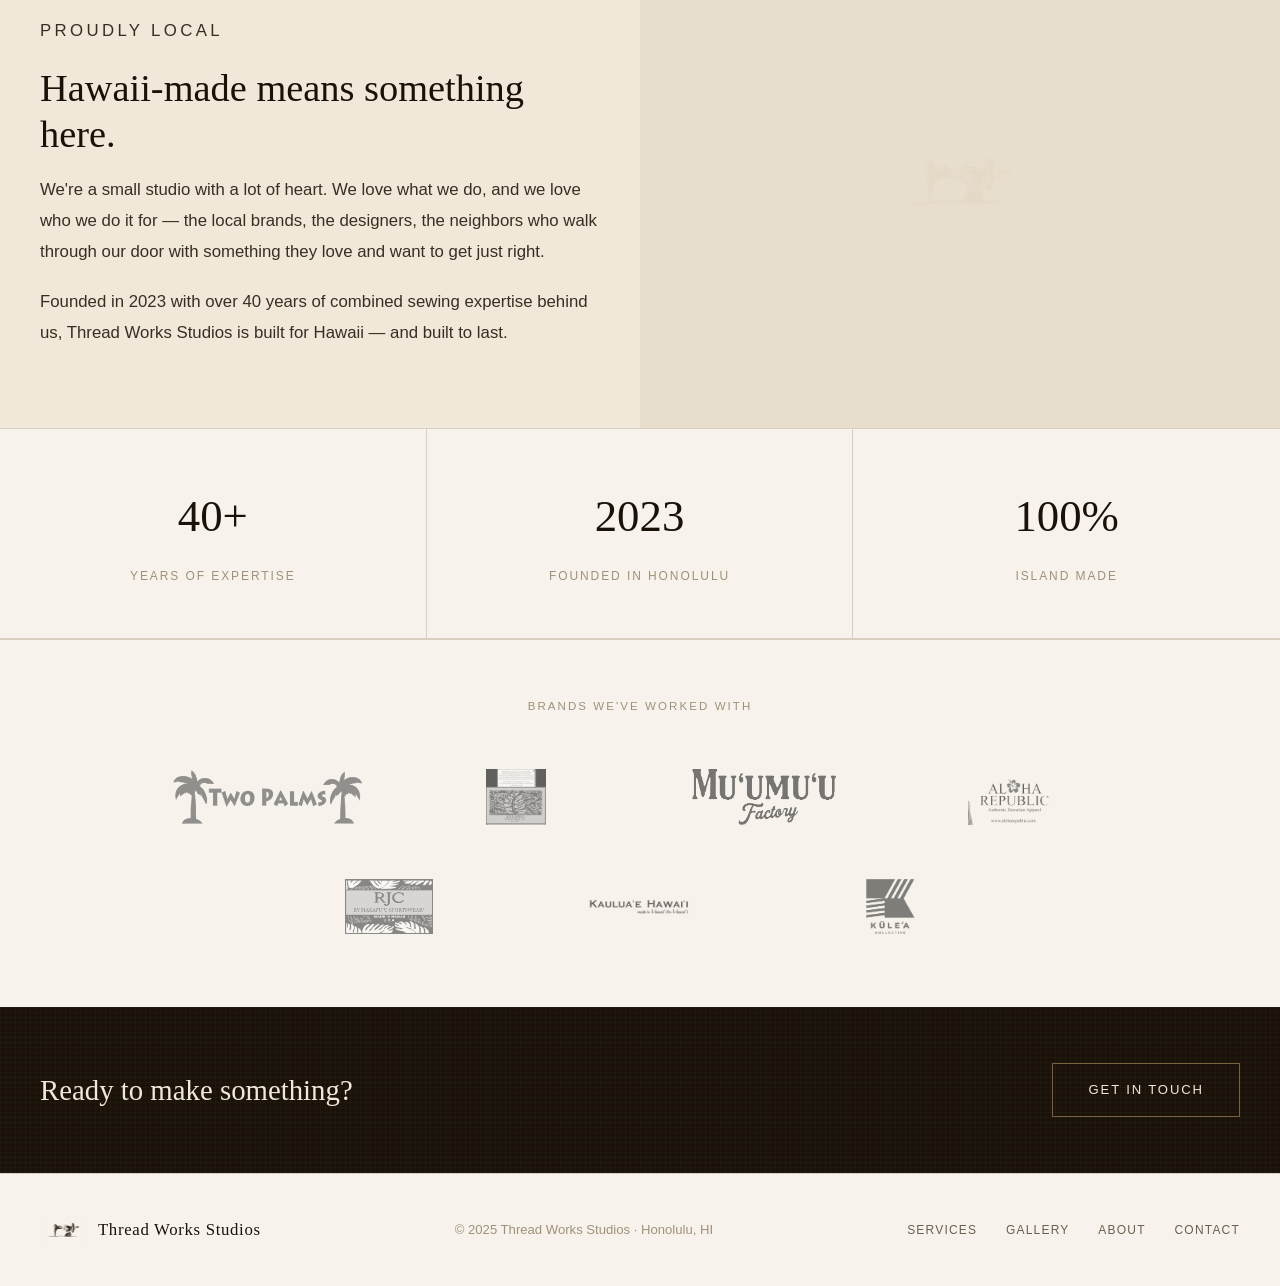
==== commit 12337463: "Add files via upload" ====
--- a/index.html
+++ b/index.html
@@ -133,14 +133,16 @@
 
   <section class="brands-section">
     <span class="brands-label">Brands we've worked with</span>
-        <div class="brands-grid">
-      <div class="brand-item"><img src="logo-two-palms.png" alt="Two Palms" /></div>
-      <div class="brand-item"><img src="logo-kalaheo.png" alt="Kalaheo" /></div>
-      <div class="brand-item"><img src="logo-muumuu.png" alt="Mu'umu'u Factory" /></div>
-      <div class="brand-item"><img src="logo-aloha.png" alt="Aloha Republic" /></div>
-      <div class="brand-item"><img src="logo-rjc.jpg" alt="RJC" /></div>
-      <div class="brand-item"><img src="logo-kaulua.png" alt="Kaulua'e Hawai'i" /></div>
-      <div class="brand-item"><img src="logo-kulea.png" alt="Kule'a Kollektive" /></div>
+            <div class="brands-grid" style="grid-template-columns:repeat(4,1fr);">
+      <a href="https://www.twopalmshawaii.com/" target="_blank" rel="noopener" class="brand-item"><img src="logo-two-palms.png" alt="Two Palms" /></a>
+      <a href="https://alohafunwear.com/collections/rjc-kalaheo" target="_blank" rel="noopener" class="brand-item"><img src="logo-kalaheo.png" alt="Kalaheo" /></a>
+      <a href="https://www.muumuufactory.com/" target="_blank" rel="noopener" class="brand-item"><img src="logo-muumuu.png" alt="Mu'umu'u Factory" /></a>
+      <a href="https://www.aloharepublic.com/" target="_blank" rel="noopener" class="brand-item"><img src="logo-aloha.png" alt="Aloha Republic" /></a>
+    </div>
+    <div class="brands-grid" style="grid-template-columns:repeat(3,1fr);max-width:720px;margin-top:1.5rem;">
+      <a href="https://rjchawaii.com/" target="_blank" rel="noopener" class="brand-item"><img src="logo-rjc.jpg" alt="RJC" /></a>
+      <a href="https://kauluaehawaii.com/" target="_blank" rel="noopener" class="brand-item"><img src="logo-kaulua.png" alt="Kaulua'e Hawai'i" style="max-height:64px;" /></a>
+      <a href="https://kuleakollective.com/" target="_blank" rel="noopener" class="brand-item"><img src="logo-kulea.png" alt="Kule'a Kollektive" /></a>
     </div>
   </section>
 
--- a/style.css
+++ b/style.css
@@ -43,7 +43,7 @@
 
 .nav { position:sticky; top:0; z-index:100; background:var(--white); border-bottom:1px solid var(--light-tan); height:var(--nav-h); display:flex; align-items:center; justify-content:space-between; padding:0 2.5rem; }
 .nav-logo { display:flex; align-items:center; gap:.7rem; }
-.nav-logo img { height:44px; width:auto; }
+.nav-logo img { height:44px; width:auto; background:transparent; border:none; box-shadow:none; }
 .nav-logo-text { font-family:var(--serif); font-size:1.1rem; letter-spacing:.04em; color:var(--black); line-height:1.2; }
 .nav-logo-sub { display:block; font-family:var(--sans); font-size:.65rem; letter-spacing:.18em; text-transform:uppercase; color:var(--warm-gray); margin-top:1px; }
 .nav-links { display:flex; align-items:center; gap:2.5rem; }
@@ -60,9 +60,9 @@
 .hero-sub { font-family:var(--sans); font-size:1.05rem; line-height:1.85; color:var(--mid-brown); max-width:420px; }
 .hero-visual { background:var(--off-white); display:flex; align-items:center; justify-content:center; flex-direction:column; gap:1rem; overflow:hidden; }
 .hero-visual img { width:100%; height:100%; object-fit:cover; }
-.hero-img-placeholder { width:100%; height:100%; min-height:480px; display:flex; flex-direction:column; align-items:center; justify-content:center; gap:1rem; background:var(--off-white); color:var(--warm-gray); font-family:var(--sans); font-size:.78rem; letter-spacing:.1em; text-transform:uppercase; }
-
-.local-banner { background:var(--black); padding:1rem 2.5rem; display:flex; align-items:center; justify-content:center; gap:2rem; position:relative; overflow:hidden; }
+.hero-img-placeholder { width:100%; height:100%; min-height:480px; display:flex; flex-direction:column; align-items:center; justify-content:center; gap:1rem; background:var(--off-white); color:var(--warm-gray); font-family:var(--sans); font-size:.72rem; letter-spacing:.1em; text-transform:uppercase; }
+
+.local-banner { background:var(--black); padding:.9rem 1.5rem; display:flex; align-items:center; justify-content:center; gap:1.2rem; position:relative; overflow:hidden; flex-wrap:wrap; }
 .local-banner::before { content:''; position:absolute; inset:0; background-image:repeating-linear-gradient(0deg,rgba(255,255,255,.025) 0px,rgba(255,255,255,.025) 1px,transparent 1px,transparent 5px),repeating-linear-gradient(90deg,rgba(255,255,255,.025) 0px,rgba(255,255,255,.025) 1px,transparent 1px,transparent 5px); }
 .local-banner span { font-family:var(--sans); font-size:.72rem; letter-spacing:.18em; text-transform:uppercase; color:#c8a87a; position:relative; }
 .local-banner .dot { color:#7a6040; font-size:8px; position:relative; }
@@ -92,7 +92,7 @@
 
 .brands-section { padding:3.5rem 2.5rem; border-top:1px solid var(--light-tan); background:var(--cream); }
 .brands-label { font-family:var(--sans); font-size:.72rem; letter-spacing:.18em; text-transform:uppercase; color:var(--warm-gray); text-align:center; display:block; margin-bottom:2.5rem; }
-.brands-grid { display:grid; grid-template-columns:repeat(4,1fr); align-items:center; gap:2rem; max-width:960px; margin:0 auto; }
+.brands-grid { display:grid; grid-template-columns:repeat(4,1fr); align-items:center; gap:2.5rem 2rem; max-width:960px; margin:0 auto; }
 .brand-item { display:flex; align-items:center; justify-content:center; padding:.8rem; filter:grayscale(100%); opacity:.6; transition:opacity .3s, filter .3s; }
 .brand-item:hover { opacity:1; filter:grayscale(0%); }
 .brand-item img { max-height:56px; max-width:100%; width:auto; object-fit:contain; }
@@ -120,14 +120,14 @@
 .service-text ul li::before { content:'—'; position:absolute; left:0; color:var(--light-tan); }
 .service-img { background:var(--off-white); aspect-ratio:4/3; overflow:hidden; }
 .service-img img { width:100%; height:100%; object-fit:cover; }
-.service-img-placeholder { width:100%; height:100%; display:flex; align-items:center; justify-content:center; font-family:var(--sans); font-size:.72rem; letter-spacing:.12em; text-transform:uppercase; color:#c8b090; background:var(--off-white); aspect-ratio:4/3; }
+.service-img-placeholder { width:100%; height:100%; display:flex; flex-direction:column; align-items:center; justify-content:center; gap:.8rem; font-family:var(--sans); font-size:.7rem; letter-spacing:.12em; text-transform:uppercase; color:#c8b090; background:var(--off-white); aspect-ratio:4/3; }
 
 .gallery-section { padding:3.5rem 2.5rem 5rem; background-image:var(--tapa); background-size:18px 18px; }
 .gallery-grid { display:grid; grid-template-columns:repeat(3,1fr); gap:1.2rem; }
 .gallery-item { background:var(--off-white); aspect-ratio:3/4; overflow:hidden; }
 .gallery-item img { width:100%; height:100%; object-fit:cover; transition:transform .5s ease; }
 .gallery-item:hover img { transform:scale(1.03); }
-.gallery-placeholder { width:100%; height:100%; display:flex; align-items:center; justify-content:center; font-family:var(--sans); font-size:.72rem; letter-spacing:.12em; text-transform:uppercase; color:#c8b090; background:var(--off-white); aspect-ratio:3/4; }
+.gallery-placeholder { width:100%; height:100%; display:flex; flex-direction:column; align-items:center; justify-content:center; gap:.8rem; font-family:var(--sans); font-size:.7rem; letter-spacing:.12em; text-transform:uppercase; color:#c8b090; background:var(--off-white); aspect-ratio:3/4; }
 .gallery-caption { font-family:var(--sans); font-size:.88rem; color:var(--mid-brown); padding:.6rem 0 1rem; }
 
 .about-section { padding:4rem 2.5rem 5rem; }
@@ -177,7 +177,7 @@
 .footer { padding:2.5rem; border-top:1px solid var(--light-tan); background:var(--cream); }
 .footer-inner { display:flex; align-items:center; justify-content:space-between; flex-wrap:wrap; gap:1rem; }
 .footer-logo { display:flex; align-items:center; gap:.6rem; }
-.footer-logo img { height:32px; width:auto; }
+.footer-logo img { height:32px; width:auto; background:transparent; border:none; box-shadow:none; }
 .footer-logo-text { font-family:var(--serif); font-size:1.05rem; letter-spacing:.04em; color:var(--black); }
 .footer p { font-family:var(--sans); font-size:.82rem; color:var(--warm-gray); }
 .footer-links { display:flex; gap:1.8rem; }
@@ -189,8 +189,9 @@
   .nav-links { display:none; position:absolute; top:var(--nav-h); left:0; right:0; background:var(--white); border-bottom:1px solid var(--light-tan); flex-direction:column; padding:1.5rem 2.5rem; gap:1.4rem; align-items:flex-start; z-index:99; }
   .nav-links.open { display:flex; }
   .hero { grid-template-columns:1fr; min-height:auto; }
-  .hero-visual { min-height:300px; }
-  .hero-inner { padding:3.5rem 1.5rem; margin:0; max-width:100%; }
+  .hero-visual { min-height:240px; }
+  .hero-inner { padding:3rem 1.5rem; margin:0; max-width:100%; }
+  .hero-img-placeholder { min-height:240px; }
   .services-grid { grid-template-columns:1fr 1fr; }
   .local-section { grid-template-columns:1fr; }
   .stats { grid-template-columns:1fr; }
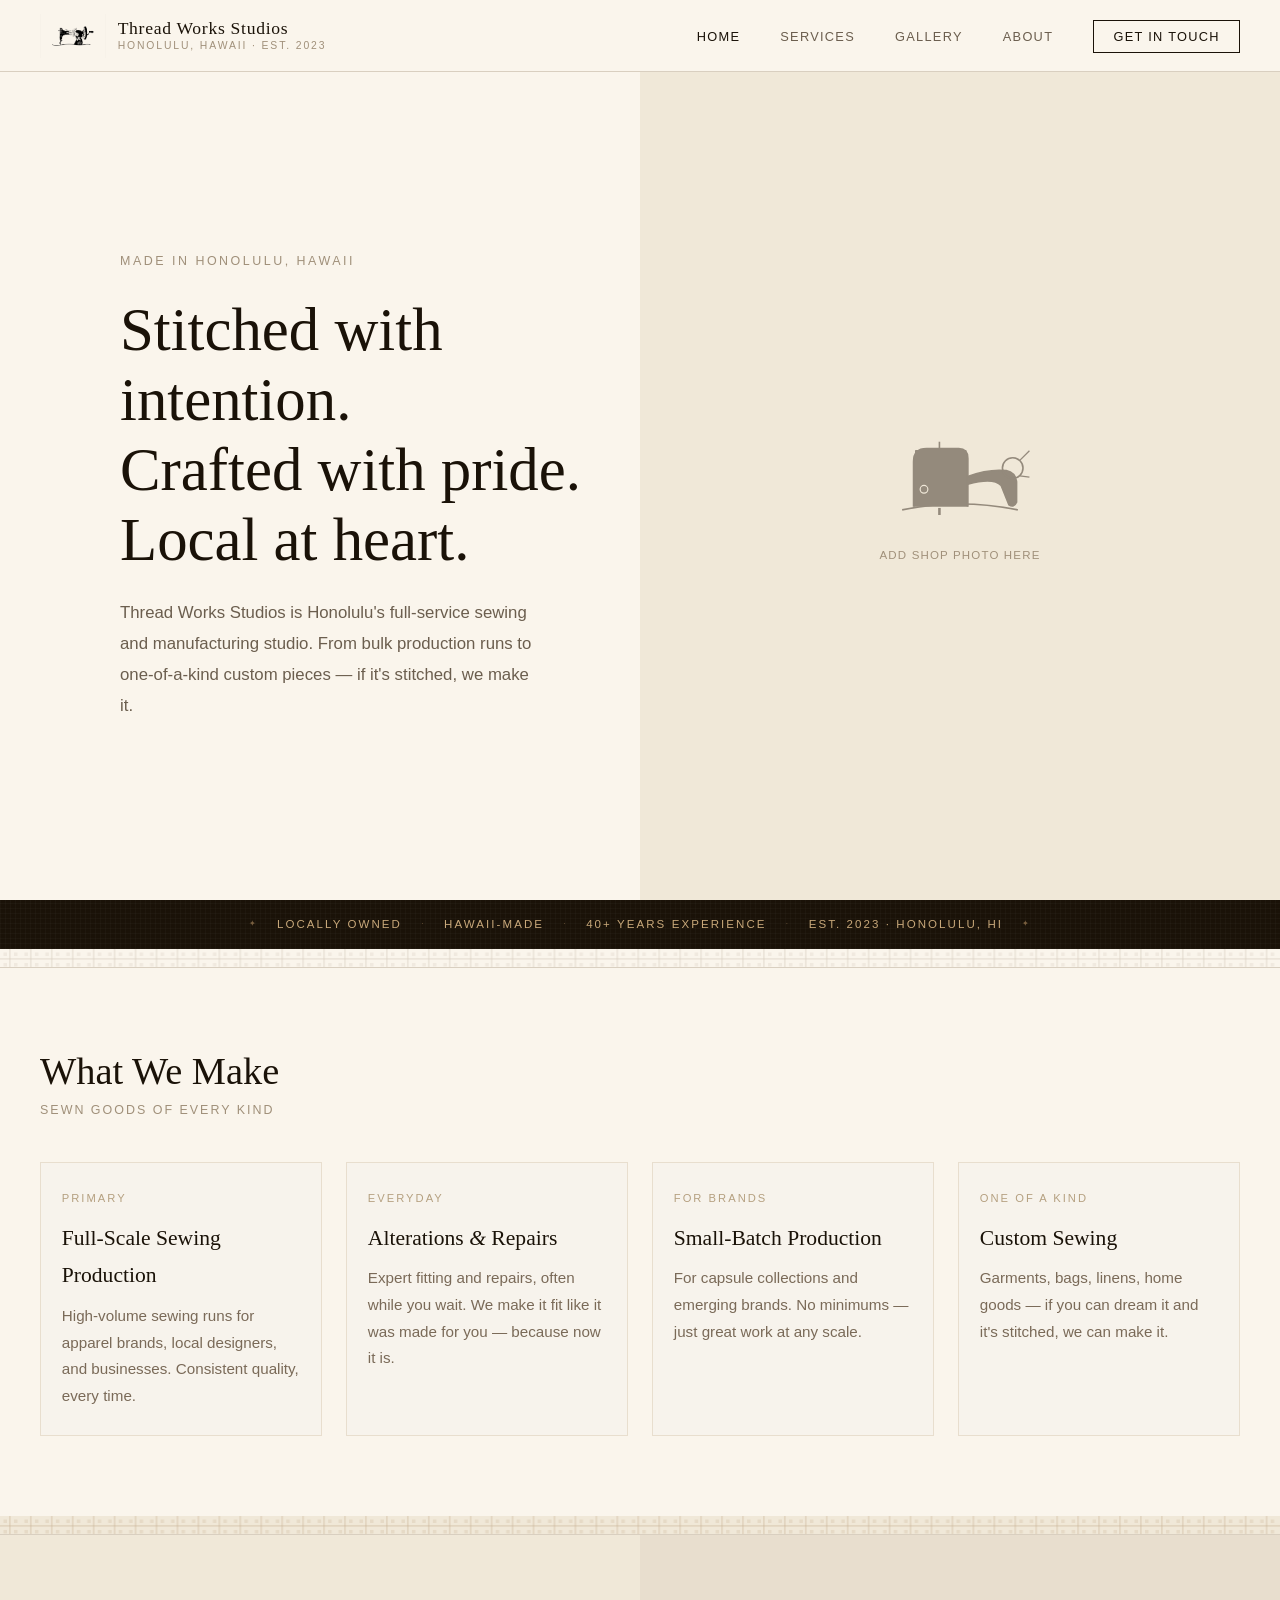
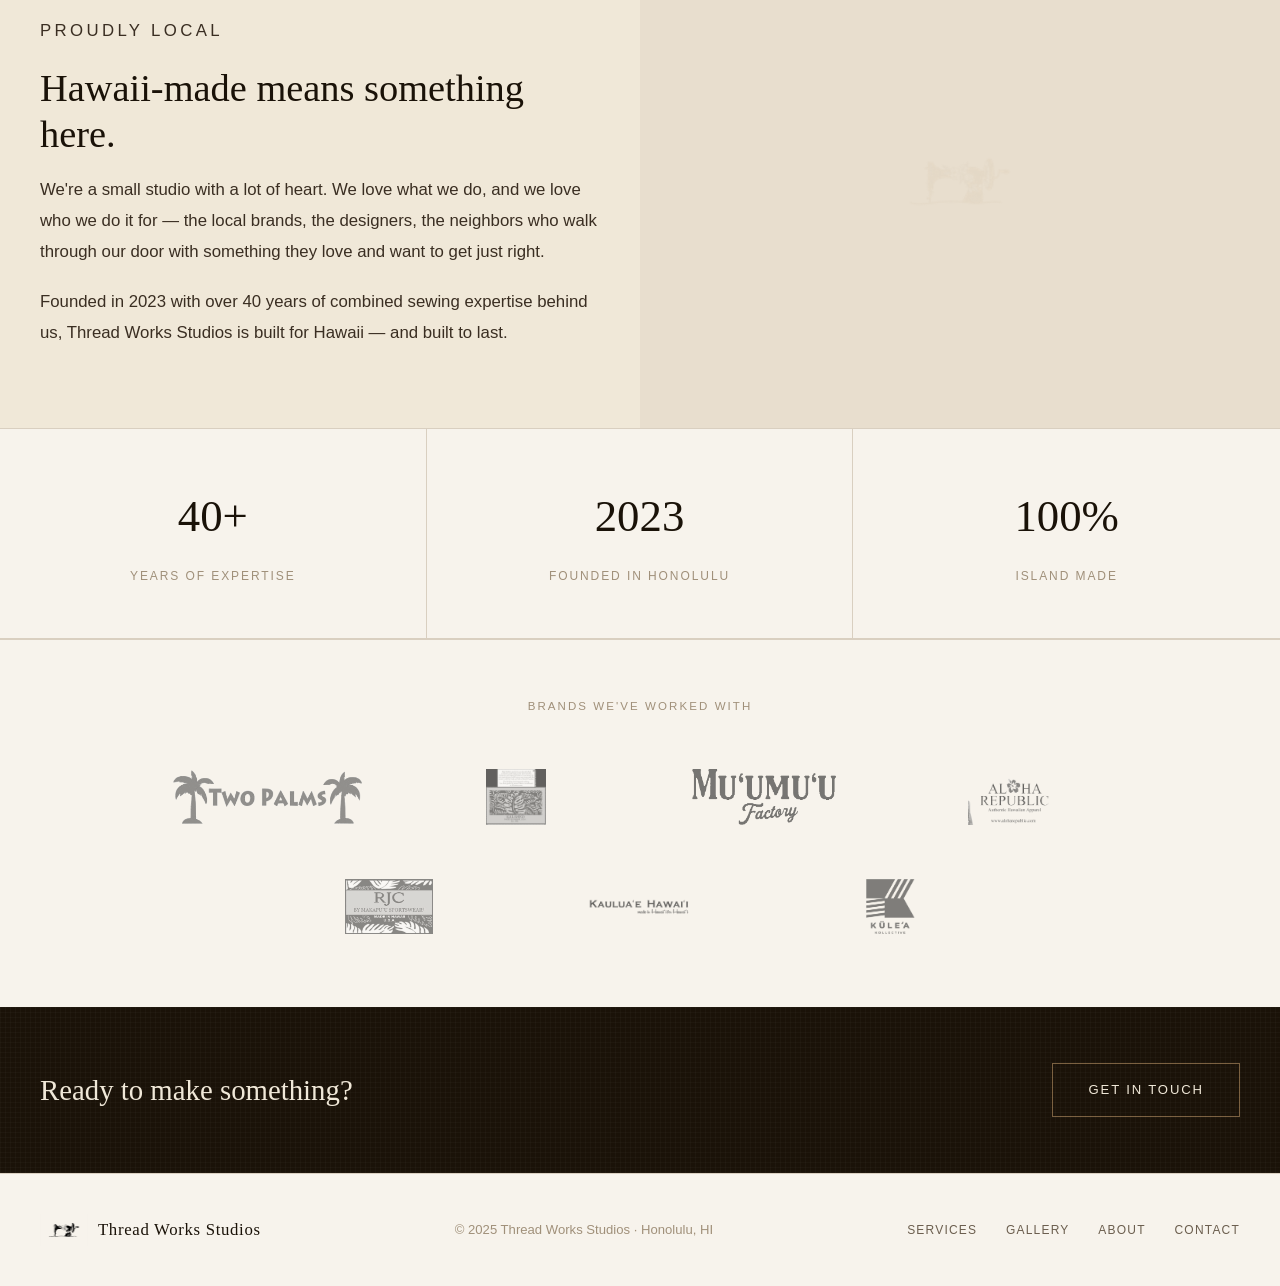
==== commit 0ed70d7a: "Add files via upload" ====
--- a/index.html
+++ b/index.html
@@ -11,7 +11,7 @@
 
     <nav class="nav">
     <a href="index.html" class="nav-logo">
-      <img src="logo-symbol-transparent.png" alt="Thread Works Studios" />
+      <img src="logo-symbol-transparent.png" alt="Thread Works Studios" style="height:44px;width:auto;background:none;border:none;outline:none;box-shadow:none;display:block;" />
       <span class="nav-logo-text">Thread Works Studios<span class="nav-logo-sub">Honolulu, Hawaii · Est. 2023</span></span>
     </a>
     <ul class="nav-links">
@@ -154,7 +154,7 @@
     <footer class="footer">
     <div class="footer-inner">
       <div class="footer-logo">
-        <img src="logo-symbol-transparent.png" alt="Thread Works Studios" />
+        <img src="logo-symbol-transparent.png" alt="Thread Works Studios" style="height:32px;width:auto;background:none;border:none;outline:none;box-shadow:none;display:block;" />
         <span class="footer-logo-text">Thread Works Studios</span>
       </div>
       <p>&copy; 2025 Thread Works Studios &middot; Honolulu, HI</p>
--- a/style.css
+++ b/style.css
@@ -43,7 +43,7 @@
 
 .nav { position:sticky; top:0; z-index:100; background:var(--white); border-bottom:1px solid var(--light-tan); height:var(--nav-h); display:flex; align-items:center; justify-content:space-between; padding:0 2.5rem; }
 .nav-logo { display:flex; align-items:center; gap:.7rem; }
-.nav-logo img { height:44px; width:auto; background:transparent; border:none; box-shadow:none; }
+.nav-logo img { height:44px; width:auto; background:transparent !important; border:none !important; outline:none !important; box-shadow:none !important; }
 .nav-logo-text { font-family:var(--serif); font-size:1.1rem; letter-spacing:.04em; color:var(--black); line-height:1.2; }
 .nav-logo-sub { display:block; font-family:var(--sans); font-size:.65rem; letter-spacing:.18em; text-transform:uppercase; color:var(--warm-gray); margin-top:1px; }
 .nav-links { display:flex; align-items:center; gap:2.5rem; }
@@ -119,12 +119,14 @@
 .service-text ul li:last-child { border-bottom:none; }
 .service-text ul li::before { content:'—'; position:absolute; left:0; color:var(--light-tan); }
 .service-img { background:var(--off-white); aspect-ratio:4/3; overflow:hidden; }
+.service-img-placeholder { overflow:visible; }
 .service-img img { width:100%; height:100%; object-fit:cover; }
 .service-img-placeholder { width:100%; height:100%; display:flex; flex-direction:column; align-items:center; justify-content:center; gap:.8rem; font-family:var(--sans); font-size:.7rem; letter-spacing:.12em; text-transform:uppercase; color:#c8b090; background:var(--off-white); aspect-ratio:4/3; }
 
 .gallery-section { padding:3.5rem 2.5rem 5rem; background-image:var(--tapa); background-size:18px 18px; }
 .gallery-grid { display:grid; grid-template-columns:repeat(3,1fr); gap:1.2rem; }
 .gallery-item { background:var(--off-white); aspect-ratio:3/4; overflow:hidden; }
+.gallery-placeholder { overflow:visible; }
 .gallery-item img { width:100%; height:100%; object-fit:cover; transition:transform .5s ease; }
 .gallery-item:hover img { transform:scale(1.03); }
 .gallery-placeholder { width:100%; height:100%; display:flex; flex-direction:column; align-items:center; justify-content:center; gap:.8rem; font-family:var(--sans); font-size:.7rem; letter-spacing:.12em; text-transform:uppercase; color:#c8b090; background:var(--off-white); aspect-ratio:3/4; }
